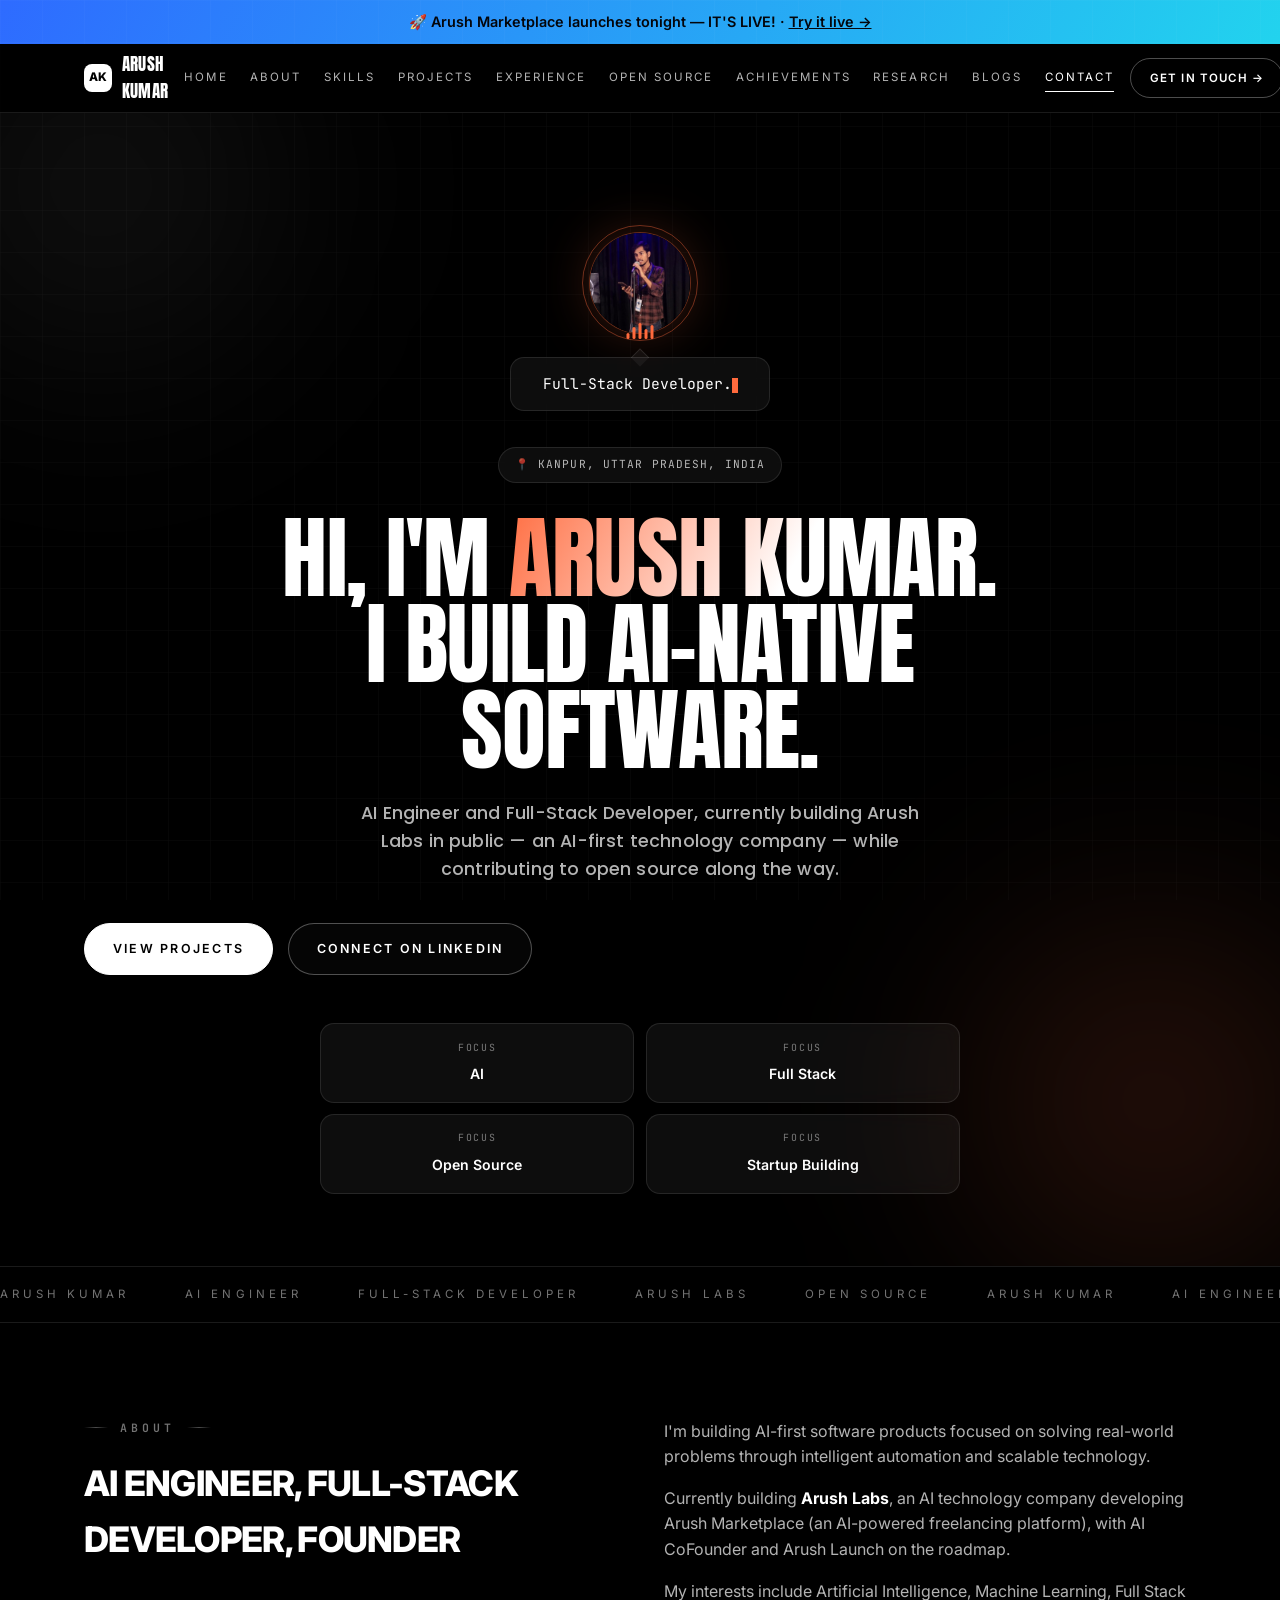
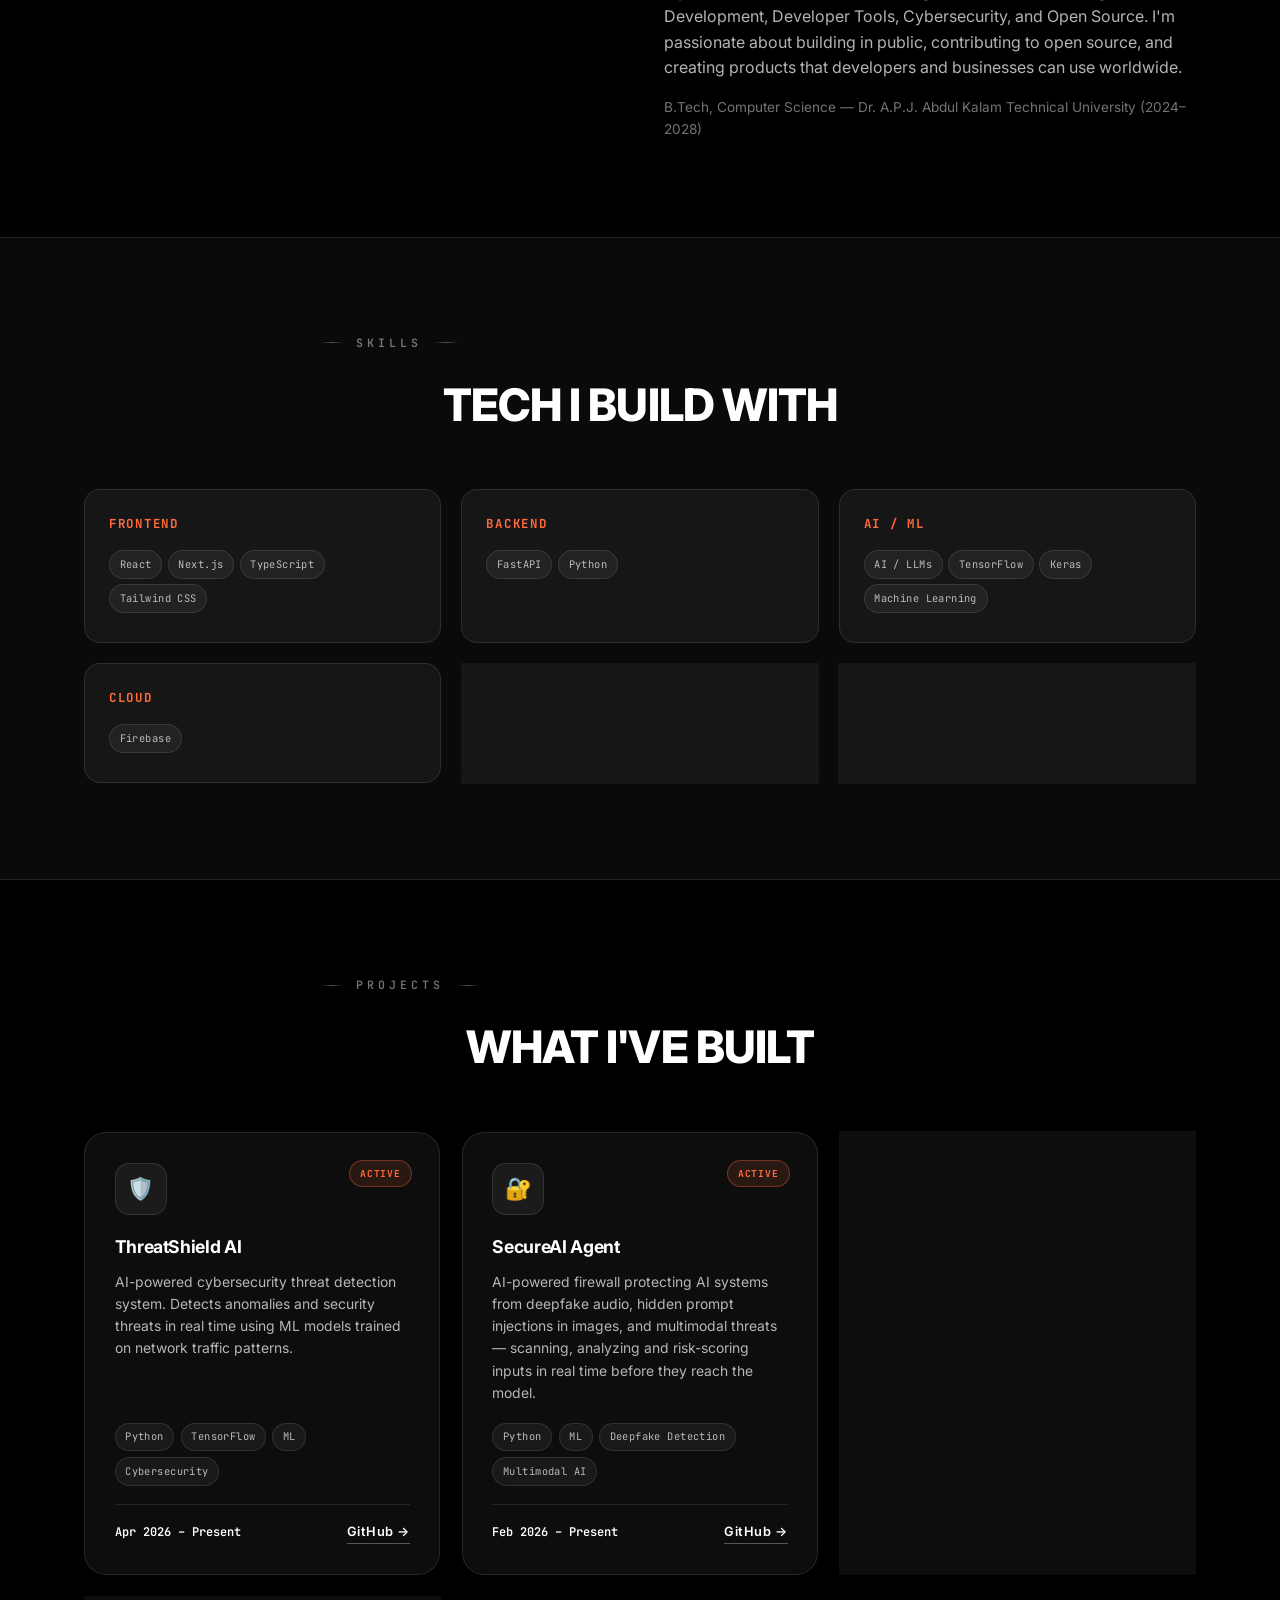
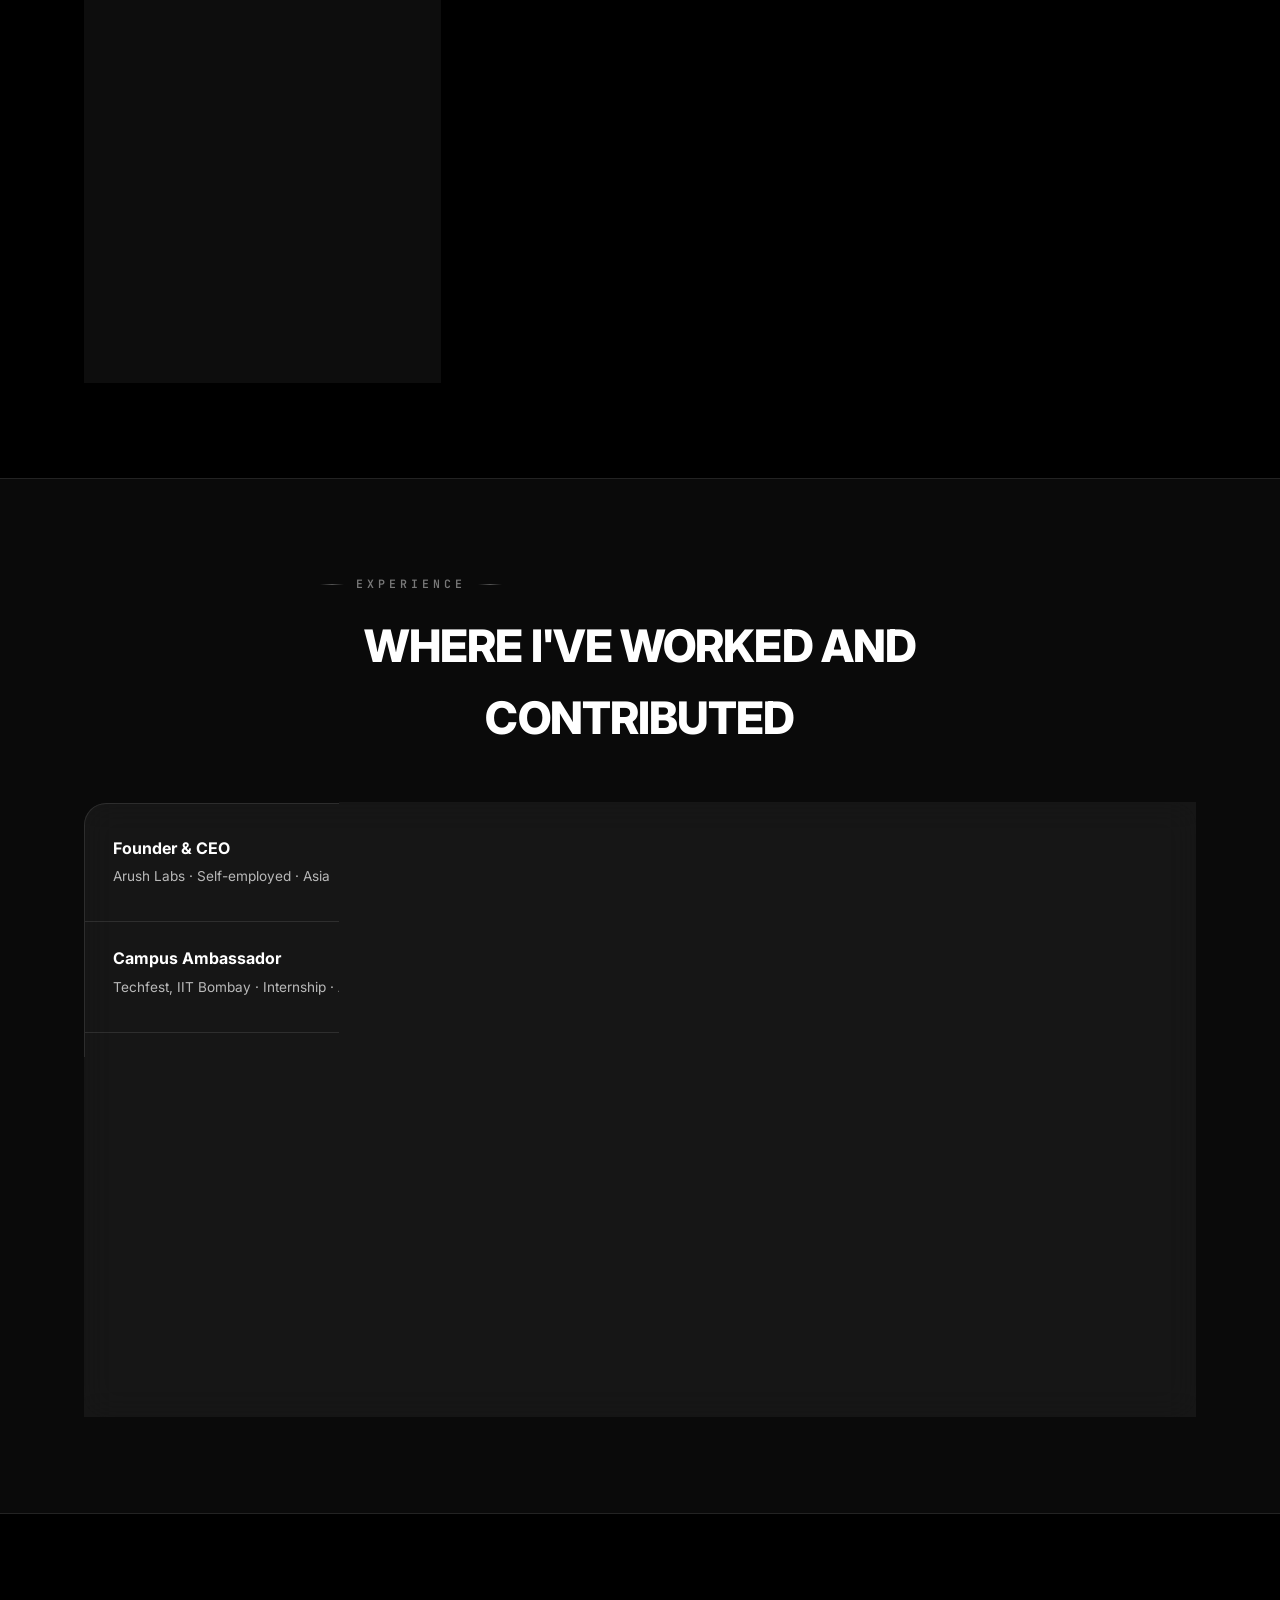
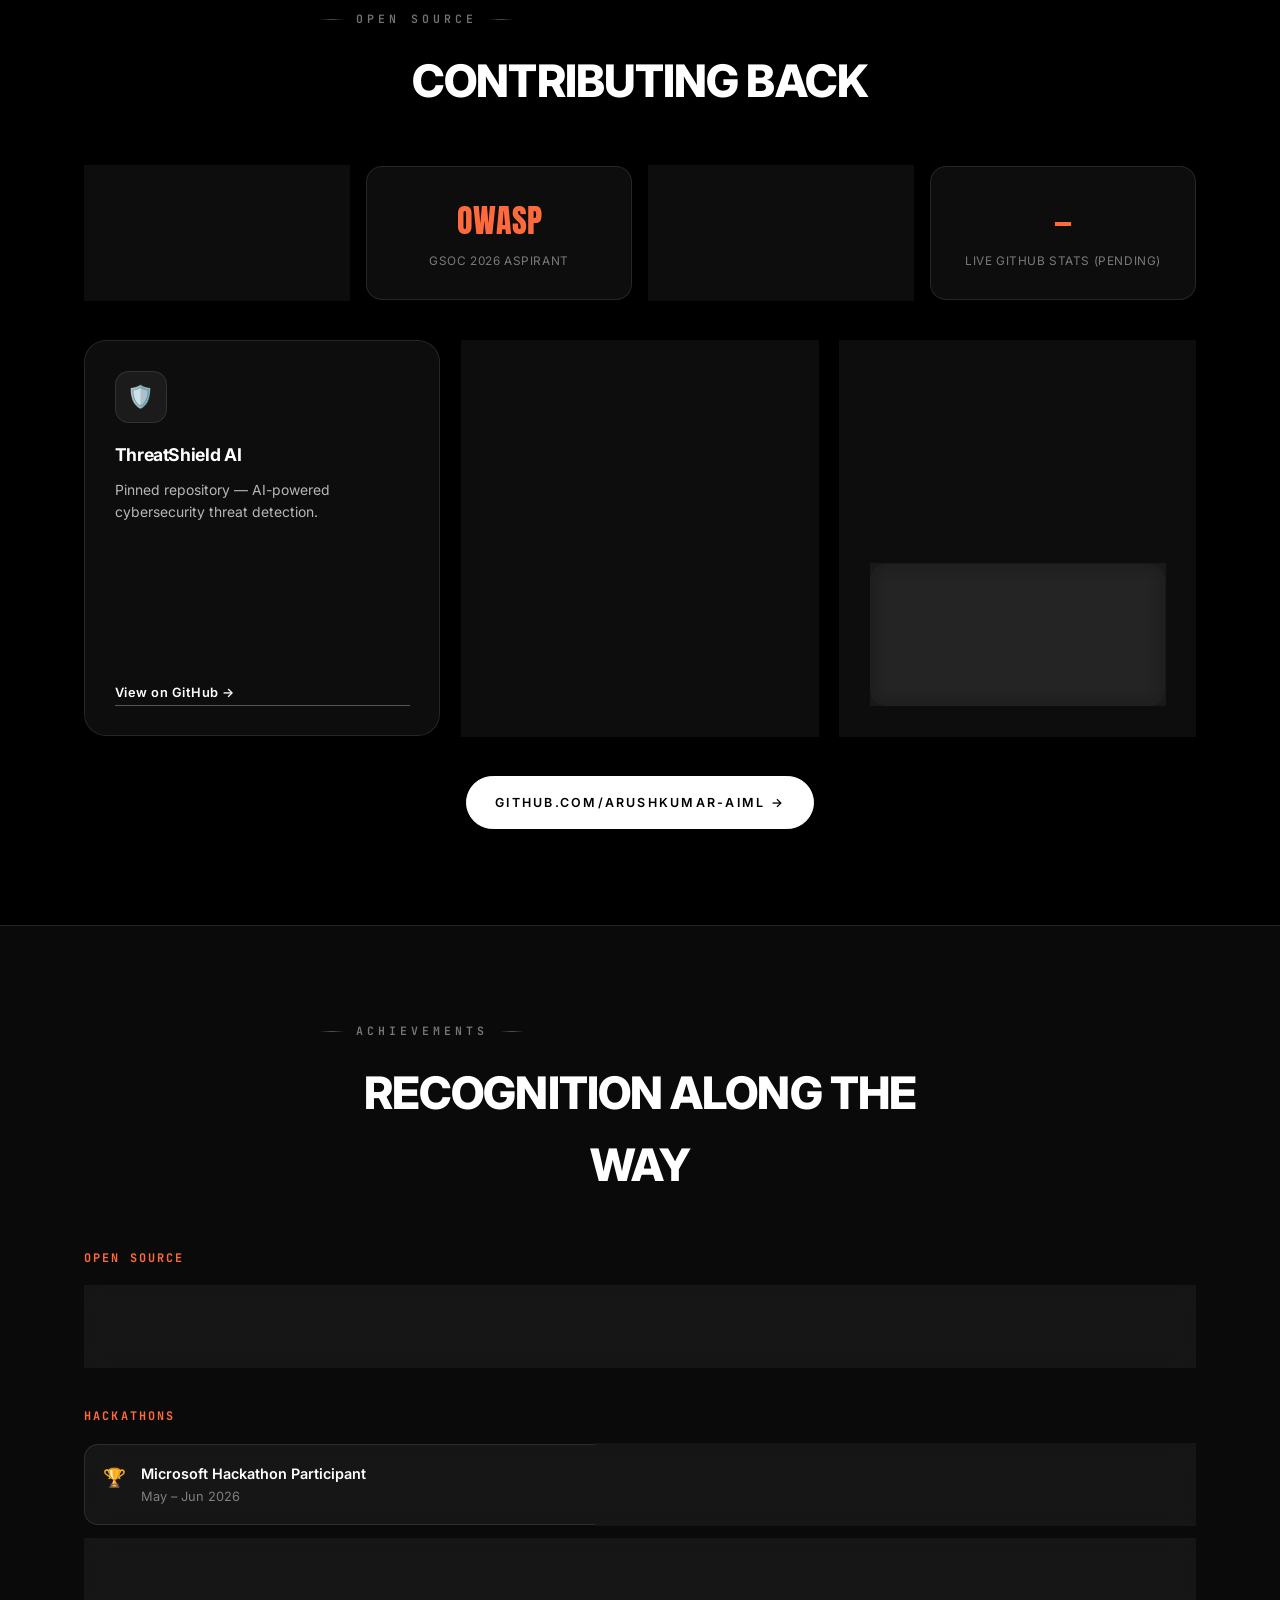
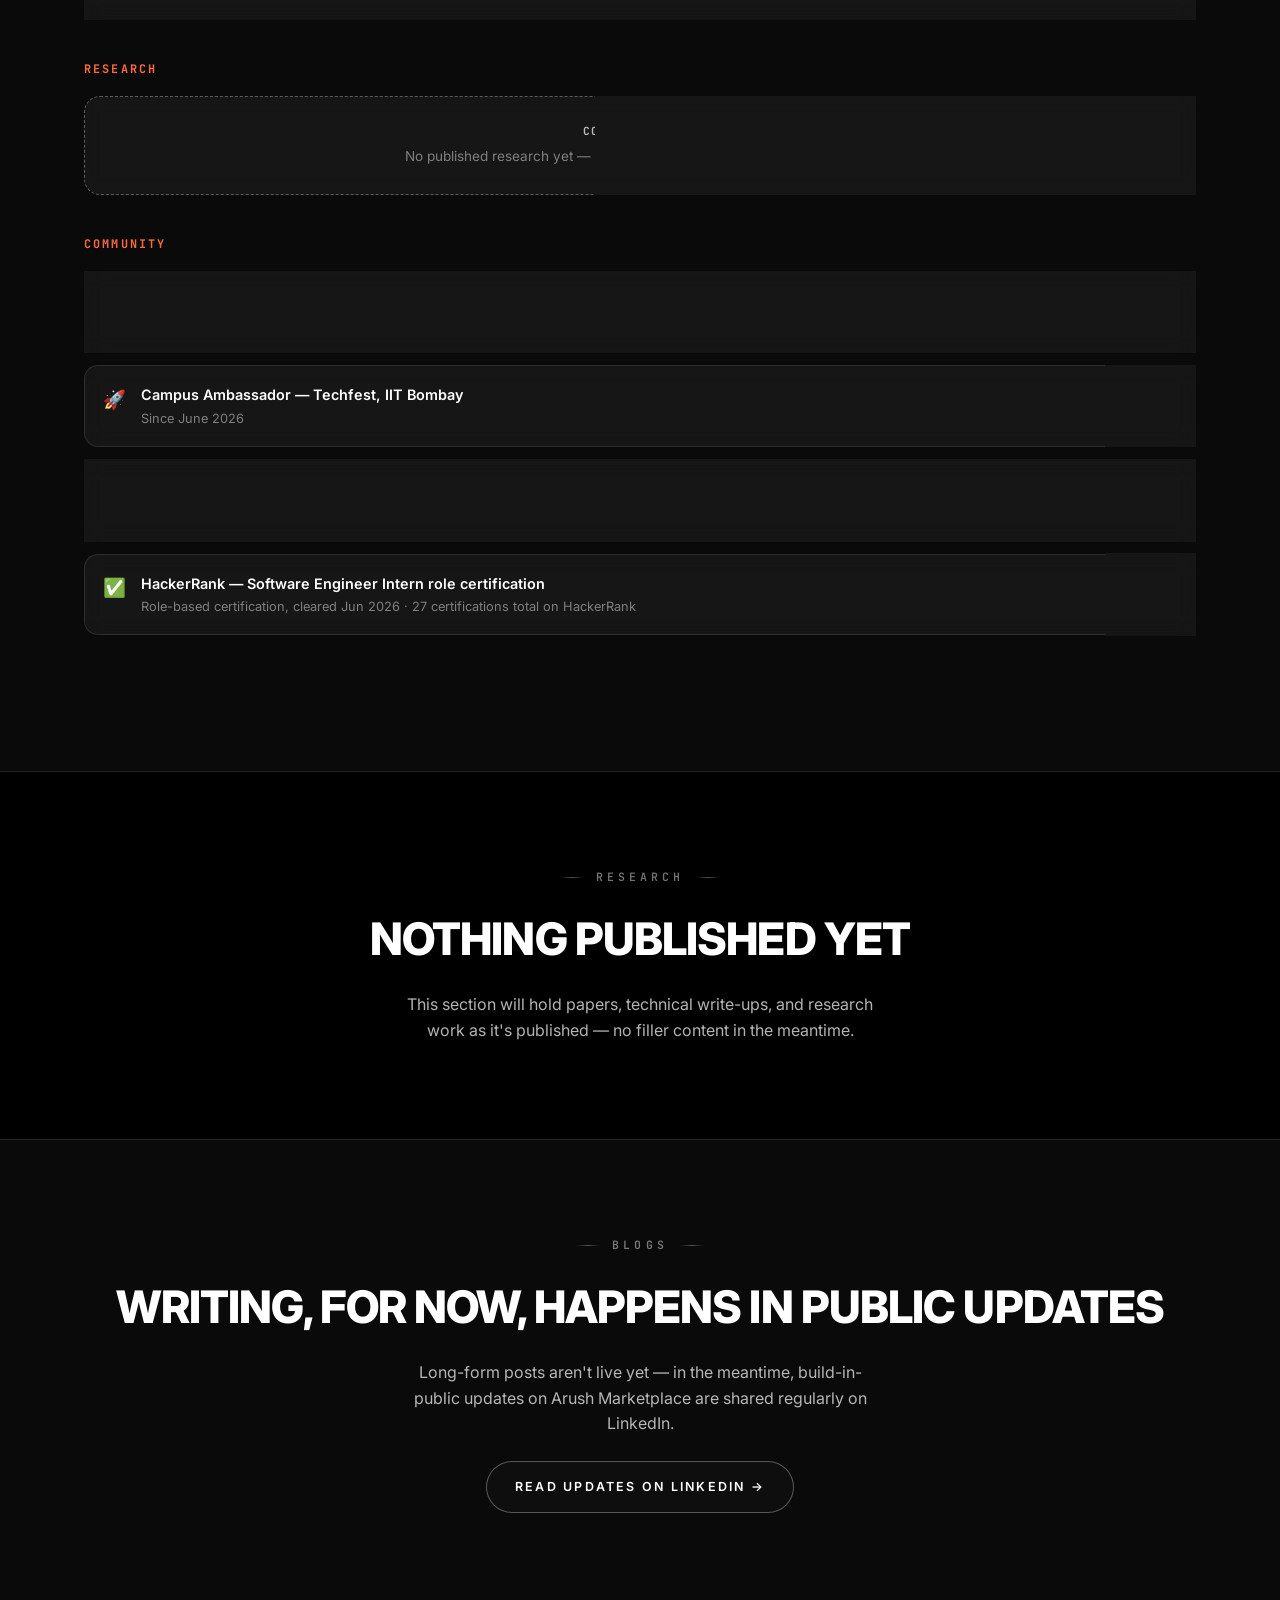
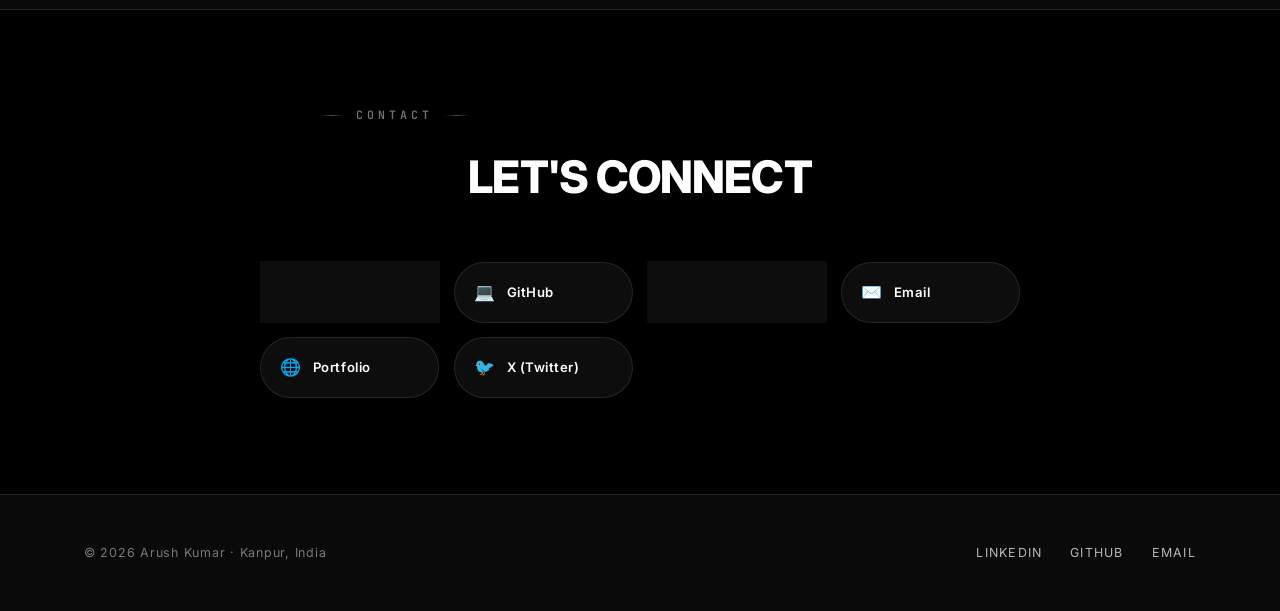
==== arush-portfolio-main/index.html @ abcbdd66 "complete" ====
<!DOCTYPE html>
<html lang="en">
<head>
<meta charset="UTF-8" />
<meta name="viewport" content="width=device-width, initial-scale=1.0" />
<title>Arush Kumar — AI Engineer & Full-Stack Developer</title>
<meta name="description" content="Arush Kumar — AI Engineer, Full-Stack Developer, Open Source Contributor, and Founder of Arush Labs. Building AI products in public from Kanpur, India." />
<link rel="canonical" href="https://arush-portfolio-sandy.vercel.app/" />
<meta name="keywords" content="Arush Kumar, AI Engineer, Full-Stack Developer, Arush Labs Founder, Kanpur developer, AI products, open source contributor" />
<meta name="author" content="Arush Kumar" />

<meta property="og:title" content="Arush Kumar — AI Engineer & Full-Stack Developer" />
<meta property="og:description" content="AI Engineer, Full-Stack Developer, Open Source Contributor, Founder of Arush Labs." />
<meta property="og:type" content="profile" />
<meta property="og:url" content="https://arush-portfolio-sandy.vercel.app/" />
<meta property="og:image" content="https://arush-portfolio-sandy.vercel.app/assets/avatar.jpg" />
<meta property="og:image:width" content="500" />
<meta property="og:image:height" content="500" />

<meta name="twitter:card" content="summary_large_image" />
<meta name="twitter:title" content="Arush Kumar — AI Engineer & Full-Stack Developer" />
<meta name="twitter:description" content="AI Engineer, Full-Stack Developer, Open Source Contributor, Founder of Arush Labs." />
<meta name="twitter:image" content="https://arush-portfolio-sandy.vercel.app/assets/avatar.jpg" />

<link rel="icon" href="assets/avatar.jpg">
<link rel="preconnect" href="https://fonts.googleapis.com">
<link rel="preconnect" href="https://fonts.gstatic.com" crossorigin>
<link rel="stylesheet" href="css/style.css">

<script type="application/ld+json">
{
  "@context": "https://schema.org",
  "@type": "Person",
  "name": "Arush Kumar",
  "url": "https://arush-portfolio-sandy.vercel.app/",
  "image": "https://arush-portfolio-sandy.vercel.app/assets/avatar.jpg",
  "jobTitle": "AI Engineer & Full-Stack Developer",
  "worksFor": {
    "@type": "Organization",
    "name": "Arush Labs",
    "url": "https://arushlabs.vercel.app"
  },
  "address": {
    "@type": "PostalAddress",
    "addressLocality": "Kanpur",
    "addressRegion": "Uttar Pradesh",
    "addressCountry": "IN"
  },
  "sameAs": [
    "https://www.linkedin.com/in/arushkumar9983",
    "https://instagram.com/arushkumar9983",
    "https://github.com/arushkumar-aiml",
    "https://x.com/arushkumar9983"
  ]
}
</script>
</head>
<body>
<div id="arush-launch-banner" style="background:linear-gradient(120deg,#2E6BFF,#22D3EE);color:#04050a;text-align:center;padding:.65rem 1rem;font-weight:600;font-size:.9rem;">
  🚀 Arush Marketplace launches tonight — <span id="alb-timer">counting down…</span> · <a href="https://arush-marketplace.vercel.app" target="_blank" rel="noopener" style="color:#04050a;text-decoration:underline;">Try it live →</a>
</div>
<script>
(function(){
  var t = new Date("2026-07-31T00:00:00+05:30").getTime();
  var el = document.getElementById("alb-timer");
  function tick(){
    var d = t - new Date().getTime();
    if(d<=0){ el.textContent = "IT'S LIVE!"; clearInterval(iv); return; }
    var h=Math.floor(d/3600000), m=Math.floor((d%3600000)/60000), s=Math.floor((d%60000)/1000);
    el.textContent = h+"h "+m+"m "+s+"s left";
  }
  tick();
  var iv=setInterval(tick,1000);
})();
</script>


<nav class="site-nav">
  <div class="wrap">
    <a href="#home" class="brand"><span class="mark">AK</span> Arush Kumar</a>
    <div class="nav-links">
      <a href="#home">Home</a>
      <a href="#about">About</a>
      <a href="#skills">Skills</a>
      <a href="#projects">Projects</a>
      <a href="#experience">Experience</a>
      <a href="#open-source">Open Source</a>
      <a href="#achievements">Achievements</a>
      <a href="#research">Research</a>
      <a href="#blogs">Blogs</a>
      <a href="#contact">Contact</a>
    </div>
    <a class="nav-cta" href="mailto:hello@arushlabs.com">Get in touch →</a>
    <button class="nav-toggle" aria-label="Toggle menu" aria-expanded="false">☰</button>
  </div>
  <div class="mobile-menu">
    <a href="#home">Home</a>
    <a href="#about">About</a>
    <a href="#skills">Skills</a>
    <a href="#projects">Projects</a>
    <a href="#experience">Experience</a>
    <a href="#open-source">Open Source</a>
    <a href="#achievements">Achievements</a>
    <a href="#research">Research</a>
    <a href="#blogs">Blogs</a>
    <a href="#contact">Contact</a>
  </div>
</nav>

<main>

<header class="hero" id="home">
  <div class="wrap hero-inner">
    <div class="avatar-wrap" data-reveal>
      <div class="avatar-orb">
        <span class="ring"></span>
        <img src="assets/avatar.jpg" alt="Arush Kumar" class="avatar-img">
        <div class="avatar-bars"><span></span><span></span><span></span><span></span><span></span></div>
      </div>
      <div class="glass speech-bubble"><span id="speech-text"><span class="cursor"></span></span></div>
    </div>

    <span class="badge-pill">📍 Kanpur, Uttar Pradesh, India</span>
    <h1>Hi, I'm <span class="accent">Arush Kumar</span>.<br>I build AI-native software.</h1>
    <p class="lede">AI Engineer and Full-Stack Developer, currently building Arush Labs in public — an AI-first technology company — while contributing to open source along the way.</p>

    <div class="cta-row center" style="margin-bottom:3rem;">
      <a class="btn btn-primary" href="#projects">View projects</a>
      <a class="btn btn-ghost" href="https://www.linkedin.com/in/arushkumar9983" target="_blank" rel="noopener">Connect on LinkedIn</a>
    </div>

    <div class="term-grid" style="max-width:640px; margin:0 auto;" data-reveal>
      <div class="term-block show"><span class="k">Focus</span><span class="v">AI</span></div>
      <div class="term-block show"><span class="k">Focus</span><span class="v">Full Stack</span></div>
      <div class="term-block show"><span class="k">Focus</span><span class="v">Open Source</span></div>
      <div class="term-block show"><span class="k">Focus</span><span class="v">Startup Building</span></div>
    </div>
  </div>
</header>

<div class="marquee-strip">
  <div class="marquee-track" id="marquee-track">
    <span>ARUSH KUMAR</span><span>AI ENGINEER</span><span>FULL-STACK DEVELOPER</span><span>ARUSH LABS</span><span>OPEN SOURCE</span>
    <span>ARUSH KUMAR</span><span>AI ENGINEER</span><span>FULL-STACK DEVELOPER</span><span>ARUSH LABS</span><span>OPEN SOURCE</span>
    <span>ARUSH KUMAR</span><span>AI ENGINEER</span><span>FULL-STACK DEVELOPER</span><span>ARUSH LABS</span><span>OPEN SOURCE</span>
  </div>
</div>

<section class="section" id="about">
  <div class="wrap">
    <div class="split" data-reveal>
      <div>
        <div class="eyebrow">About</div>
        <h2>AI Engineer, Full-Stack Developer, Founder</h2>
      </div>
      <div>
        <p style="margin-bottom:1rem;">I'm building AI-first software products focused on solving real-world problems through intelligent automation and scalable technology.</p>
        <p style="margin-bottom:1rem;">Currently building <strong style="color:var(--text);">Arush Labs</strong>, an AI technology company developing Arush Marketplace (an AI-powered freelancing platform), with AI CoFounder and Arush Launch on the roadmap.</p>
        <p style="margin-bottom:1rem;">My interests include Artificial Intelligence, Machine Learning, Full Stack Development, Developer Tools, Cybersecurity, and Open Source. I'm passionate about building in public, contributing to open source, and creating products that developers and businesses can use worldwide.</p>
        <p style="font-size:.85rem; color:var(--muted);">B.Tech, Computer Science — Dr. A.P.J. Abdul Kalam Technical University (2024–2028)</p>
      </div>
    </div>
  </div>
</section>

<section class="section section-alt" id="skills">
  <div class="wrap">
    <div class="section-head">
      <div class="eyebrow">Skills</div>
      <h2>Tech I build with</h2>
    </div>
    <div class="skill-groups" data-reveal>
      <div class="skill-group">
        <h3>Frontend</h3>
        <span class="tag">React</span><span class="tag">Next.js</span><span class="tag">TypeScript</span><span class="tag">Tailwind CSS</span>
      </div>
      <div class="skill-group">
        <h3>Backend</h3>
        <span class="tag">FastAPI</span><span class="tag">Python</span>
      </div>
      <div class="skill-group">
        <h3>AI / ML</h3>
        <span class="tag">AI / LLMs</span><span class="tag">TensorFlow</span><span class="tag">Keras</span><span class="tag">Machine Learning</span>
      </div>
      <div class="skill-group">
        <h3>Cloud</h3>
        <span class="tag">Firebase</span>
      </div>
      <div class="skill-group">
        <h3>Security</h3>
        <span class="tag">Cybersecurity</span><span class="tag">Prompt Injection Defense</span>
      </div>
      <div class="skill-group">
        <h3>Practices</h3>
        <span class="tag">Open Source</span><span class="tag">Build in Public</span>
      </div>
    </div>
  </div>
</section>

<section class="section" id="projects">
  <div class="wrap">
    <div class="section-head">
      <div class="eyebrow">Projects</div>
      <h2>What I've built</h2>
    </div>
    <div class="card-grid" data-reveal>

      <div class="p-card">
        <div class="p-status status-building">Active</div>
        <div class="p-icon">🛡️</div>
        <h3>ThreatShield AI</h3>
        <p class="desc">AI-powered cybersecurity threat detection system. Detects anomalies and security threats in real time using ML models trained on network traffic patterns.</p>
        <div class="p-meta"><span class="tag">Python</span><span class="tag">TensorFlow</span><span class="tag">ML</span><span class="tag">Cybersecurity</span></div>
        <div class="p-foot">
          <div class="p-price" style="font-size:.75rem;">Apr 2026 – Present</div>
          <a href="https://github.com/arushkumar-aiml/ThreatShield_Ai" target="_blank" rel="noopener" class="link-cta">GitHub →</a>
        </div>
      </div>

      <div class="p-card">
        <div class="p-status status-building">Active</div>
        <div class="p-icon">🔐</div>
        <h3>SecureAI Agent</h3>
        <p class="desc">AI-powered firewall protecting AI systems from deepfake audio, hidden prompt injections in images, and multimodal threats — scanning, analyzing and risk-scoring inputs in real time before they reach the model.</p>
        <div class="p-meta"><span class="tag">Python</span><span class="tag">ML</span><span class="tag">Deepfake Detection</span><span class="tag">Multimodal AI</span></div>
        <div class="p-foot">
          <div class="p-price" style="font-size:.75rem;">Feb 2026 – Present</div>
          <a href="https://github.com/arushkumar-aiml/SecureAI_Agent" target="_blank" rel="noopener" class="link-cta">GitHub →</a>
        </div>
      </div>

      <div class="p-card">
        <div class="p-status status-building">Building</div>
        <div class="p-icon">🛠️</div>
        <h3>Arush Marketplace</h3>
        <p class="desc">AI-powered freelancing platform — the first product from Arush Labs. Adeel AI turns a client's idea into a scoped brief, a full PRD, and a starter code scaffold.</p>
        <div class="p-meta"><span class="tag">React</span><span class="tag">Node.js</span><span class="tag">Stripe</span></div>
        <div class="p-foot">
          <div class="p-price" style="font-size:.75rem;">Jul 2026 – Present</div>
          <a href="https://arush-marketplace.vercel.app" target="_blank" rel="noopener" class="link-cta">Live demo →</a>
        </div>
      </div>

      <div class="p-card">
        <div class="p-status status-roadmap">Built</div>
        <div class="p-icon">🏢</div>
        <h3>OfficeOS</h3>
        <p class="desc">AI office automation system — schedules meetings via natural language, assigns and tracks tasks, drafts and sends emails, generates reports automatically, and handles HR queries and leave requests.</p>
        <div class="p-meta"><span class="tag">AI Automation</span><span class="tag">GPT-based</span></div>
        <div class="p-foot">
          <div class="p-price" style="font-size:.75rem;">Private / licensed</div>
          <a href="#contact" class="link-cta">Contact for demo →</a>
        </div>
      </div>

    </div>
  </div>
</section>

<section class="section section-alt" id="experience">
  <div class="wrap">
    <div class="section-head">
      <div class="eyebrow">Experience</div>
      <h2>Where I've worked and contributed</h2>
    </div>
    <div class="glass" style="padding:.5rem 0;" data-reveal>

      <div class="exp-item" style="border-bottom:1px solid var(--border);">
        <div class="exp-head"><span class="exp-role">Founder & CEO</span><span class="exp-date">Jul 2026 – Present · 1 mo</span></div>
        <div class="exp-org">Arush Labs · Self-employed · Asia</div>
      </div>

      <div class="exp-item" style="border-bottom:1px solid var(--border);">
        <div class="exp-head"><span class="exp-role">Campus Ambassador</span><span class="exp-date">Jun 2026 – Present · 2 mos</span></div>
        <div class="exp-org">Techfest, IIT Bombay · Internship · Asia</div>
      </div>

      <div class="exp-item" style="border-bottom:1px solid var(--border);">
        <div class="exp-head"><span class="exp-role">Microsoft Hackathon Participant</span><span class="exp-date">May 2026 – Jun 2026 · 2 mos</span></div>
        <div class="exp-org">Microsoft · Freelance · Remote</div>
      </div>

      <div class="exp-item" style="border-bottom:1px solid var(--border);">
        <div class="exp-head"><span class="exp-role">Cybersecurity Hackathon Participant</span><span class="exp-date">Apr 2026 – May 2026 · 2 mos</span></div>
        <div class="exp-org">C3iHub, IIT Kanpur · Freelance · Asia / Remote</div>
        <div class="exp-desc">Participated in the Cybersecurity Solution Track at HACK IITK 2026, a 2-day hackathon at IIT Kanpur powered by C3iHub. Built security-focused solutions under time pressure.</div>
      </div>

      <div class="exp-item">
        <div class="exp-head"><span class="exp-role">Open Source Contributor — GSoC 2026 Aspirant</span><span class="exp-date">Apr 2026 – May 2026 · 2 mos</span></div>
        <div class="exp-org">OWASP® Foundation · Freelance · Remote</div>
      </div>

    </div>
  </div>
</section>

<section class="section" id="open-source">
  <div class="wrap">
    <div class="section-head">
      <div class="eyebrow">Open Source</div>
      <h2>Contributing back</h2>
    </div>

    <div class="stat-row" data-reveal>
      <div class="stat"><div class="n">2</div><div class="l">Pinned repositories</div></div>
      <div class="stat"><div class="n">OWASP</div><div class="l">GSoC 2026 aspirant</div></div>
      <div class="stat"><div class="n">27</div><div class="l">Certifications earned</div></div>
      <div class="stat"><div class="n">—</div><div class="l">Live GitHub stats (pending)</div></div>
    </div>

    <div class="card-grid" style="margin-top:2.5rem;" data-reveal>
      <div class="p-card">
        <div class="p-icon">🛡️</div>
        <h3>ThreatShield AI</h3>
        <p class="desc">Pinned repository — AI-powered cybersecurity threat detection.</p>
        <a href="https://github.com/arushkumar-aiml/ThreatShield_Ai" target="_blank" rel="noopener" class="link-cta">View on GitHub →</a>
      </div>
      <div class="p-card">
        <div class="p-icon">🔐</div>
        <h3>SecureAI Agent</h3>
        <p class="desc">Pinned repository — AI firewall against deepfake and prompt-injection threats.</p>
        <a href="https://github.com/arushkumar-aiml/SecureAI_Agent" target="_blank" rel="noopener" class="link-cta">View on GitHub →</a>
      </div>
      <div class="p-card">
        <div class="p-icon">🦉</div>
        <h3>OWASP Foundation</h3>
        <p class="desc">GSoC 2026 aspirant — engaging with the OWASP open source community as a contributor.</p>
        <div class="needs-content"><strong>Journey in progress</strong>PR history and selection outcome not yet available — will be added once confirmed.</div>
      </div>
    </div>

    <div class="center" style="margin-top:2.5rem;">
      <a class="btn btn-primary" href="https://github.com/arushkumar-aiml" target="_blank" rel="noopener">github.com/arushkumar-aiml →</a>
    </div>
  </div>
</section>

<section class="section section-alt" id="achievements">
  <div class="wrap">
    <div class="section-head">
      <div class="eyebrow">Achievements</div>
      <h2>Recognition along the way</h2>
    </div>

    <div data-reveal>
      <div class="ach-group">
        <h3>Open Source</h3>
        <div class="ach-list">
          <div class="ach-row"><span class="ic">🦉</span><div><div class="t">GSoC 2026 Aspirant — OWASP® Foundation</div><div class="d">Open source contributor, engaging with the OWASP community</div></div></div>
        </div>
      </div>

      <div class="ach-group">
        <h3>Hackathons</h3>
        <div class="ach-list">
          <div class="ach-row"><span class="ic">🏆</span><div><div class="t">Microsoft Hackathon Participant</div><div class="d">May – Jun 2026</div></div></div>
          <div class="ach-row"><span class="ic">🔒</span><div><div class="t">HACK IITK 2026 — Cybersecurity Solution Track</div><div class="d">2-day hackathon at IIT Kanpur, powered by C3iHub</div></div></div>
        </div>
      </div>

      <div class="ach-group">
        <h3>Research</h3>
        <div class="needs-content"><strong>Content needed</strong>No published research yet — this section will update as work is published.</div>
      </div>

      <div class="ach-group">
        <h3>Community</h3>
        <div class="ach-list">
          <div class="ach-row"><span class="ic">🎓</span><div><div class="t">Campus Mantri — GeeksforGeeks, VIT Kanpur</div><div class="d">Official campus representative bridging GfG and the student community</div></div></div>
          <div class="ach-row"><span class="ic">🚀</span><div><div class="t">Campus Ambassador — Techfest, IIT Bombay</div><div class="d">Since June 2026</div></div></div>
          <div class="ach-row"><span class="ic">🌍</span><div><div class="t">100K Milestone Honor — CampusCrew</div><div class="d">Recognized as part of a 100,000+ student community across 15+ countries</div></div></div>
          <div class="ach-row"><span class="ic">✅</span><div><div class="t">HackerRank — Software Engineer Intern role certification</div><div class="d">Role-based certification, cleared Jun 2026 · 27 certifications total on HackerRank</div></div></div>
        </div>
      </div>
    </div>
  </div>
</section>

<section class="section" id="research">
  <div class="wrap center" data-reveal>
    <div class="eyebrow center">Research</div>
    <h2 style="margin-bottom:1rem;">Nothing published yet</h2>
    <p style="max-width:480px; margin:0 auto;">This section will hold papers, technical write-ups, and research work as it's published — no filler content in the meantime.</p>
  </div>
</section>

<section class="section section-alt" id="blogs">
  <div class="wrap center" data-reveal>
    <div class="eyebrow center">Blogs</div>
    <h2 style="margin-bottom:1rem;">Writing, for now, happens in public updates</h2>
    <p style="max-width:480px; margin:0 auto 1.5rem;">Long-form posts aren't live yet — in the meantime, build-in-public updates on Arush Marketplace are shared regularly on LinkedIn.</p>
    <div class="cta-row center"><a class="btn btn-ghost" href="https://www.linkedin.com/in/arushkumar9983" target="_blank" rel="noopener">Read updates on LinkedIn →</a></div>
  </div>
</section>

<section class="section" id="contact">
  <div class="wrap">
    <div class="section-head">
      <div class="eyebrow">Contact</div>
      <h2>Let's connect</h2>
    </div>
    <div class="social-grid" data-reveal style="max-width:760px; margin:0 auto;">
      <a class="social-btn" href="https://www.linkedin.com/in/arushkumar9983" target="_blank" rel="noopener"><span class="ico">💼</span> LinkedIn</a>
      <a class="social-btn" href="https://github.com/arushkumar-aiml" target="_blank" rel="noopener"><span class="ico">💻</span> GitHub</a>
      <a class="social-btn" href="https://instagram.com/arushkumar9983" target="_blank" rel="noopener"><span class="ico">📸</span> Instagram</a>
      <a class="social-btn" href="mailto:hello@arushlabs.com"><span class="ico">✉️</span> Email</a>
      <a class="social-btn" href="https://arush-marketplace-portfolio.vercel.app/" target="_blank" rel="noopener"><span class="ico">🌐</span> Portfolio</a>
      <a class="social-btn" href="https://x.com/arushkumar9983" target="_blank" rel="noopener"><span class="ico">🐦</span> X (Twitter)</a>
    </div>
  </div>
</section>

</main>

<footer>
  <div class="wrap foot-row">
    <p>© 2026 Arush Kumar · Kanpur, India</p>
    <div class="foot-links">
      <a href="https://www.linkedin.com/in/arushkumar9983" target="_blank" rel="noopener">LinkedIn</a>
      <a href="https://github.com/arushkumar-aiml" target="_blank" rel="noopener">GitHub</a>
      <a href="mailto:hello@arushlabs.com">Email</a>
    </div>
  </div>
</footer>

<script src="js/main.js"></script>
</body>
</html>
---- arush-portfolio-main/css/style.css ----
/* ============================================================
   ARUSH KUMAR — DESIGN SYSTEM
   Black / Glass / Bold Display — restyled to match the
   WEBKAIZEN reference portfolio (Anton display type,
   glassmorphic cards, marquee, pill buttons, grid overlay)
   ============================================================ */

@import url('https://fonts.googleapis.com/css2?family=Anton&family=Inter:wght@400;500;600;700;800&family=Poppins:wght@400;500;600;700&family=JetBrains+Mono:wght@400;500;600&display=swap');

:root {
  --bg: #000000;
  --bg-1: #0a0a0a;
  --bg-2: #0f0f0f;
  --bg-3: #151515;
  --glass: rgba(255, 255, 255, 0.05);
  --glass-border: rgba(255, 255, 255, 0.1);
  --border: rgba(255, 255, 255, 0.1);
  --border-strong: rgba(255, 255, 255, 0.3);

  --text: #ffffff;
  --text-2: rgba(255, 255, 255, 0.7);
  --muted: rgba(255, 255, 255, 0.45);

  --accent: #ff6a3d;
  --accent-soft: rgba(255, 106, 61, 0.14);
  --grad: linear-gradient(120deg, #ffffff 0%, #ff6a3d 100%);

  --success: #34d399;
  --success-soft: #34d39918;
  --amber: #ff6a3d;
  --amber-soft: #ff6a3d1f;
  --danger: #f87171;

  --radius-sm: 8px;
  --radius: 16px;
  --radius-lg: 22px;

  --font-display: 'Anton', 'Inter', sans-serif;
  --font-body: 'Inter', sans-serif;
  --font-shine: 'Poppins', sans-serif;
  --font-mono: 'JetBrains Mono', monospace;
}

* {
  box-sizing: border-box;
  margin: 0;
  padding: 0;
}

html {
  scroll-behavior: smooth;
}

body {
  background: var(--bg);
  color: var(--text);
  font-family: var(--font-body);
  line-height: 1.6;
  -webkit-font-smoothing: antialiased;
  overflow-x: hidden;
  position: relative;
}

body::before {
  content: "";
  position: fixed;
  inset: 0;
  z-index: 0;
  pointer-events: none;
  opacity: 0.045;
  background-image:
    linear-gradient(rgba(255, 255, 255, .5) 1px, transparent 1px),
    linear-gradient(90deg, rgba(255, 255, 255, .5) 1px, transparent 1px);
  background-size: 42px 42px;
}

main, nav.site-nav, footer {
  position: relative;
  z-index: 1;
}

a {
  color: inherit;
  text-decoration: none;
}

img {
  max-width: 100%;
  display: block;
}

ul {
  list-style: none;
}

::selection {
  background: var(--accent);
  color: #000;
}

:focus-visible {
  outline: 2px solid var(--accent);
  outline-offset: 2px;
  border-radius: 4px;
}

.wrap {
  max-width: 1160px;
  margin: 0 auto;
  padding: 0 1.5rem;
}

.section {
  padding: 6rem 0;
  position: relative;
}

.section-alt {
  background: var(--bg-1);
  border-top: 1px solid var(--border);
  border-bottom: 1px solid var(--border);
}

.center {
  text-align: center;
}

h1,
h2,
h3,
h4 {
  font-family: var(--font-body);
  font-weight: 800;
  letter-spacing: -0.02em;
  color: var(--text);
}

h2 {
  font-size: clamp(1.8rem, 4vw, 2.8rem);
  font-weight: 800;
  text-transform: uppercase;
}

h3 {
  font-size: 1.1rem;
  font-weight: 700;
}

p {
  color: var(--text-2);
}

.eyebrow {
  font-family: var(--font-mono);
  font-size: .72rem;
  font-weight: 600;
  letter-spacing: .35em;
  text-transform: uppercase;
  color: var(--muted);
  margin-bottom: 1.1rem;
  display: flex;
  align-items: center;
  gap: .75rem;
}

.eyebrow::before,
.eyebrow::after {
  content: "";
  width: 24px;
  height: 1px;
  background: linear-gradient(90deg, transparent, var(--border-strong), transparent);
}

.center .eyebrow {
  justify-content: center;
}

.section-head {
  max-width: 640px;
  margin: 0 auto 3rem;
  text-align: center;
}

.section-head p {
  margin-top: .75rem;
}

nav.site-nav {
  position: sticky;
  top: 0;
  z-index: 100;
  background: rgba(0, 0, 0, 0.55);
  backdrop-filter: blur(18px) saturate(140%);
  -webkit-backdrop-filter: blur(18px) saturate(140%);
  border-bottom: 1px solid var(--border);
}

nav.site-nav .wrap {
  display: flex;
  align-items: center;
  justify-content: space-between;
  height: 68px;
  gap: 1rem;
}

.brand {
  display: flex;
  align-items: center;
  gap: .6rem;
  font-family: var(--font-display);
  font-weight: 400;
  font-size: 1.05rem;
  letter-spacing: .02em;
  text-transform: uppercase;
}

.brand .mark {
  width: 28px;
  height: 28px;
  border-radius: 8px;
  background: var(--text);
  display: flex;
  align-items: center;
  justify-content: center;
  font-size: .74rem;
  font-weight: 800;
  font-family: var(--font-body);
  color: #000;
  flex-shrink: 0;
}

.nav-links {
  display: flex;
  gap: 1.4rem;
  font-size: .72rem;
  letter-spacing: .18em;
  text-transform: uppercase;
  color: var(--text-2);
}

.nav-links a {
  transition: color .15s;
  white-space: nowrap;
  padding: .3rem 0;
  border-bottom: 1px solid transparent;
  position: relative;
}

.nav-links a::after {
  content: "";
  position: absolute;
  left: 0;
  bottom: -1px;
  height: 1px;
  width: 0;
  background: var(--text);
  transition: width .25s;
}

.nav-links a:hover,
.nav-links a.active {
  color: var(--text);
}

.nav-links a:hover::after,
.nav-links a.active::after {
  width: 100%;
}

.nav-cta {
  font-size: .72rem;
  font-weight: 600;
  letter-spacing: .1em;
  text-transform: uppercase;
  color: var(--text);
  border: 1px solid var(--border-strong);
  padding: .6rem 1.15rem;
  border-radius: 99px;
  white-space: nowrap;
  flex-shrink: 0;
  transition: background .2s, color .2s;
}

.nav-cta:hover {
  background: var(--text);
  color: #000;
}

.nav-toggle {
  display: none;
  background: none;
  border: 1px solid var(--border);
  color: var(--text);
  width: 40px;
  height: 40px;
  border-radius: 99px;
  font-size: 1rem;
  flex-shrink: 0;
}

@media (max-width:1180px) {
  .nav-links {
    display: none;
  }

  .nav-toggle {
    display: block;
  }
}

.mobile-menu {
  display: none;
  flex-direction: column;
  gap: .2rem;
  padding: .5rem 1.5rem 1.25rem;
  border-bottom: 1px solid var(--border);
  background: rgba(0, 0, 0, 0.97);
}

.mobile-menu.open {
  display: flex;
}

.mobile-menu a {
  padding: .7rem 0;
  font-size: .85rem;
  letter-spacing: .1em;
  text-transform: uppercase;
  color: var(--text-2);
  border-bottom: 1px solid var(--border);
}

.mobile-menu a:last-child {
  border-bottom: none;
}

.btn {
  font-size: .78rem;
  font-weight: 600;
  letter-spacing: .18em;
  text-transform: uppercase;
  padding: .95rem 1.75rem;
  border-radius: 99px;
  display: inline-flex;
  align-items: center;
  gap: .5rem;
  transition: transform .2s, box-shadow .2s, border-color .2s, background .2s, color .2s;
}

.btn:hover {
  transform: translateY(-2px);
}

.btn-primary {
  background: var(--text);
  color: #000;
  border: 1px solid var(--text);
}

.btn-primary:hover {
  background: var(--accent);
  border-color: var(--accent);
  color: #000;
  box-shadow: 0 8px 30px -8px rgba(255, 106, 61, .55);
}

.btn-ghost {
  border: 1px solid var(--border-strong);
  color: var(--text);
  background: rgba(255, 255, 255, .02);
}

.btn-ghost:hover {
  background: var(--text);
  color: #000;
}

.cta-row {
  display: flex;
  gap: .9rem;
  flex-wrap: wrap;
}

.center .cta-row {
  justify-content: center;
}

.glass {
  background: var(--glass);
  border: 1px solid var(--glass-border);
  backdrop-filter: blur(16px);
  -webkit-backdrop-filter: blur(16px);
  border-radius: var(--radius-lg);
}

.hero {
  position: relative;
  overflow: hidden;
  padding: 7.5rem 0 0;
  text-align: center;
}

.hero::before,
.hero::after {
  content: "";
  position: absolute;
  width: 560px;
  height: 560px;
  border-radius: 50%;
  filter: blur(90px);
  pointer-events: none;
  z-index: 0;
}

.hero::before {
  top: -18%;
  left: -14%;
  background: radial-gradient(circle, rgba(255, 255, 255, .08) 0%, transparent 70%);
}

.hero::after {
  bottom: -10%;
  right: -12%;
  background: radial-gradient(circle, rgba(255, 106, 61, .18) 0%, transparent 70%);
}

.hero-inner {
  position: relative;
  z-index: 1;
  padding-bottom: 4.5rem;
}

.hero .badge-pill {
  display: inline-flex;
  align-items: center;
  gap: .5rem;
  font-family: var(--font-mono);
  font-size: .7rem;
  letter-spacing: .1em;
  text-transform: uppercase;
  color: var(--text-2);
  background: var(--glass);
  border: 1px solid var(--border);
  padding: .5rem 1rem;
  border-radius: 99px;
  margin-bottom: 2rem;
  backdrop-filter: blur(10px);
}

.hero h1 {
  font-family: var(--font-display);
  text-transform: uppercase;
  font-weight: 400;
  font-size: clamp(2.6rem, 8vw, 5.6rem);
  line-height: .96;
  letter-spacing: -0.01em;
  max-width: 920px;
  margin: 0 auto 1.6rem;
}

.hero h1 .accent {
  background: linear-gradient(120deg, var(--accent) 0%, #fff 60%);
  -webkit-background-clip: text;
  -webkit-text-fill-color: transparent;
  background-clip: text;
}

.hero p.lede {
  font-family: var(--font-shine);
  font-weight: 500;
  color: var(--text-2);
  font-size: 1.1rem;
  max-width: 560px;
  margin: 0 auto 2.5rem;
  letter-spacing: .01em;
}

.marquee-strip {
  background: var(--bg);
  border-top: 1px solid var(--border);
  border-bottom: 1px solid var(--border);
  padding: 1.15rem 0;
  overflow: hidden;
  position: relative;
  z-index: 1;
}

.marquee-track {
  display: flex;
  align-items: center;
  gap: 3.5rem;
  width: max-content;
  animation: marquee 16s linear infinite;
}

.marquee-track span {
  font-size: .72rem;
  letter-spacing: .35em;
  text-transform: uppercase;
  color: var(--muted);
  white-space: nowrap;
}

@keyframes marquee {
  0% {
    transform: translateX(0);
  }

  100% {
    transform: translateX(-33.333%);
  }
}

@media (prefers-reduced-motion: reduce) {
  .marquee-track {
    animation: none;
  }
}

.term {
  max-width: 640px;
  margin: 0 auto;
  text-align: left;
  border-radius: 16px;
  overflow: hidden;
  border: 1px solid var(--border-strong);
  box-shadow: 0 30px 60px -30px rgba(0, 0, 0, .8);
}

.term-bar {
  background: var(--bg-2);
  padding: .65rem 1rem;
  display: flex;
  align-items: center;
  gap: .5rem;
  border-bottom: 1px solid var(--border);
}

.term-dot {
  width: 9px;
  height: 9px;
  border-radius: 50%;
  background: #333;
}

.term-title {
  margin-left: .5rem;
  font-family: var(--font-mono);
  font-size: .7rem;
  color: var(--muted);
}

.term-body {
  padding: 1.5rem;
}

.term-line {
  font-family: var(--font-mono);
  font-size: .85rem;
  color: #eee;
  min-height: 1.4em;
  margin-bottom: 1.1rem;
}

.term-line .cursor {
  display: inline-block;
  width: 7px;
  height: 1em;
  background: var(--accent);
  vertical-align: middle;
  animation: blink 1s step-end infinite;
}

@keyframes blink {
  50% {
    opacity: 0;
  }
}

.term-grid {
  display: grid;
  grid-template-columns: 1fr 1fr;
  gap: .7rem;
}

.term-block {
  border: 1px solid var(--border);
  border-radius: 14px;
  padding: .95rem 1.05rem;
  background: var(--glass);
  backdrop-filter: blur(10px);
  opacity: 0;
  transform: translateY(6px);
  transition: opacity .5s, transform .5s, border-color .2s;
}

.term-block.show {
  opacity: 1;
  transform: translateY(0);
}

.term-block:hover {
  border-color: var(--border-strong);
}

.term-block .k {
  font-family: var(--font-mono);
  font-size: .62rem;
  color: var(--muted);
  text-transform: uppercase;
  letter-spacing: .18em;
  display: block;
  margin-bottom: .35rem;
}

.term-block .v {
  font-size: .88rem;
  color: var(--text);
  font-weight: 600;
}

.stat-row {
  display: grid;
  grid-template-columns: repeat(4, 1fr);
  gap: 1rem;
  margin-top: 3rem;
}

@media (max-width:820px) {
  .stat-row {
    grid-template-columns: 1fr 1fr;
  }
}

.stat {
  text-align: center;
  padding: 1.75rem 1rem;
  border: 1px solid var(--border);
  border-radius: var(--radius);
  background: var(--glass);
  backdrop-filter: blur(10px);
  transition: border-color .2s, transform .2s;
}

.stat:hover {
  border-color: var(--border-strong);
  transform: translateY(-3px);
}

.stat .n {
  font-family: var(--font-display);
  font-size: 2rem;
  font-weight: 400;
  color: var(--accent);
}

.stat .l {
  font-size: .74rem;
  letter-spacing: .05em;
  color: var(--muted);
  margin-top: .4rem;
  text-transform: uppercase;
}

.card-grid {
  display: grid;
  grid-template-columns: repeat(3, 1fr);
  gap: 1.35rem;
}

@media (max-width:920px) {
  .card-grid {
    grid-template-columns: 1fr 1fr;
  }
}

@media (max-width:640px) {
  .card-grid {
    grid-template-columns: 1fr;
  }
}

.p-card {
  background: var(--glass);
  border: 1px solid var(--border);
  border-radius: var(--radius-lg);
  padding: 1.85rem;
  display: flex;
  flex-direction: column;
  position: relative;
  backdrop-filter: blur(12px);
  -webkit-backdrop-filter: blur(12px);
  transition: border-color .25s, transform .25s, box-shadow .25s;
}

.p-card:hover {
  border-color: var(--border-strong);
  transform: translateY(-4px);
  box-shadow: 0 20px 40px -20px rgba(0, 0, 0, .6);
}

.p-icon {
  width: 52px;
  height: 52px;
  border-radius: 14px;
  background: rgba(255, 255, 255, .06);
  border: 1px solid var(--border);
  display: flex;
  align-items: center;
  justify-content: center;
  font-size: 1.35rem;
  margin-bottom: 1.15rem;
}

.p-status {
  position: absolute;
  top: 1.7rem;
  right: 1.7rem;
  font-family: var(--font-mono);
  font-size: .6rem;
  font-weight: 700;
  padding: .3rem .65rem;
  border-radius: 99px;
  text-transform: uppercase;
  letter-spacing: .08em;
  border: 1px solid transparent;
}

.status-live {
  background: var(--success-soft);
  color: var(--success);
  border-color: #34d39933;
}

.status-building {
  background: var(--amber-soft);
  color: var(--accent);
  border-color: rgba(255, 106, 61, .35);
}

.status-roadmap {
  background: var(--bg-3);
  color: var(--muted);
  border-color: var(--border);
}

.status-soon {
  background: var(--amber-soft);
  color: var(--accent);
  border-color: rgba(255, 106, 61, .35);
}

.p-card h3 {
  padding-right: 5.5rem;
  margin-bottom: .6rem;
  text-transform: none;
}

.p-card p.desc {
  font-size: .87rem;
  color: var(--text-2);
  flex: 1;
  margin-bottom: 1.15rem;
}

.p-meta {
  display: flex;
  flex-wrap: wrap;
  gap: .4rem;
  margin-bottom: 1.15rem;
}

.tag {
  font-family: var(--font-mono);
  font-size: .65rem;
  letter-spacing: .04em;
  color: var(--text-2);
  background: rgba(255, 255, 255, .05);
  border: 1px solid var(--border);
  padding: .3rem .6rem;
  border-radius: 99px;
}

.p-foot {
  display: flex;
  align-items: center;
  justify-content: space-between;
  gap: .75rem;
  padding-top: 1.05rem;
  border-top: 1px solid var(--border);
}

.p-price {
  font-family: var(--font-mono);
  font-size: .82rem;
  font-weight: 600;
  color: var(--text);
}

.p-price .u {
  font-size: .68rem;
  color: var(--muted);
  font-weight: 400;
}

.link-cta {
  font-size: .8rem;
  font-weight: 600;
  letter-spacing: .04em;
  color: var(--text);
  border-bottom: 1px solid var(--border-strong);
  padding-bottom: 1px;
  transition: color .2s, border-color .2s;
}

.link-cta:hover {
  color: var(--accent);
  border-color: var(--accent);
}

.needs-content {
  border: 1px dashed var(--border-strong);
  border-radius: var(--radius);
  padding: 1.6rem;
  text-align: center;
  color: var(--muted);
  font-size: .85rem;
  background: var(--glass);
  backdrop-filter: blur(10px);
}

.needs-content strong {
  color: var(--text-2);
  display: block;
  margin-bottom: .35rem;
  font-family: var(--font-mono);
  font-size: .7rem;
  letter-spacing: .1em;
  text-transform: uppercase;
}

.timeline {
  position: relative;
  padding-left: 2rem;
  border-left: 1px solid var(--border);
  display: flex;
  flex-direction: column;
  gap: 2rem;
}

.t-item {
  position: relative;
}

.t-item::before {
  content: "";
  position: absolute;
  left: -2.42rem;
  top: .2rem;
  width: 11px;
  height: 11px;
  border-radius: 50%;
  background: var(--accent);
  box-shadow: 0 0 0 4px var(--bg);
}

.t-item .t-date {
  font-family: var(--font-mono);
  font-size: .7rem;
  color: var(--accent);
  margin-bottom: .35rem;
}

.t-item h3 {
  font-size: .98rem;
  margin-bottom: .3rem;
  text-transform: none;
}

.t-item p {
  font-size: .85rem;
}

.social-grid {
  display: grid;
  grid-template-columns: repeat(4, 1fr);
  gap: .9rem;
}

@media (max-width:820px) {
  .social-grid {
    grid-template-columns: 1fr 1fr;
  }
}

.social-btn {
  display: flex;
  align-items: center;
  gap: .7rem;
  background: var(--glass);
  border: 1px solid var(--border);
  border-radius: 99px;
  padding: 1rem 1.2rem;
  font-size: .82rem;
  font-weight: 600;
  letter-spacing: .04em;
  backdrop-filter: blur(10px);
  transition: border-color .2s, transform .2s, background .2s;
}

.social-btn:hover {
  border-color: var(--border-strong);
  background: rgba(255, 255, 255, .08);
  transform: translateY(-3px);
}

.social-btn .ico {
  font-size: 1.05rem;
}

footer {
  border-top: 1px solid var(--border);
  padding: 3rem 0;
  background: var(--bg-1);
}

.foot-row {
  display: flex;
  justify-content: space-between;
  align-items: center;
  flex-wrap: wrap;
  gap: 1rem;
}

.foot-row p {
  color: var(--muted);
  font-size: .78rem;
  letter-spacing: .06em;
}

.foot-links {
  display: flex;
  gap: 1.75rem;
  font-size: .78rem;
  letter-spacing: .1em;
  text-transform: uppercase;
  color: var(--text-2);
  flex-wrap: wrap;
}

.foot-links a:hover {
  color: var(--accent);
}

.split {
  display: grid;
  grid-template-columns: 1fr 1fr;
  gap: 3rem;
  align-items: start;
}

@media (max-width:820px) {
  .split {
    grid-template-columns: 1fr;
  }
}

.split h2 {
  font-size: clamp(1.6rem, 3.4vw, 2.2rem);
  margin-bottom: .9rem;
}

[data-reveal] {
  opacity: 0;
  transform: translateY(18px);
  transition: opacity .6s ease, transform .6s ease;
}

[data-reveal].in {
  opacity: 1;
  transform: translateY(0);
}

@media (prefers-reduced-motion: reduce) {
  * {
    animation: none !important;
    transition: none !important;
  }

  [data-reveal] {
    opacity: 1;
    transform: none;
  }
}

.page-hero {
  padding: 4.5rem 0 3rem;
  border-bottom: 1px solid var(--border);
  background: var(--bg-1);
  position: relative;
  overflow: hidden;
}

.page-hero::before {
  content: "";
  position: absolute;
  top: -40%;
  right: -10%;
  width: 480px;
  height: 480px;
  background: radial-gradient(circle, rgba(255, 106, 61, .16) 0%, transparent 70%);
  filter: blur(70px);
}

.page-hero h1 {
  font-family: var(--font-display);
  text-transform: uppercase;
  font-size: clamp(2.1rem, 5vw, 3.2rem);
  max-width: 640px;
}

.page-hero p {
  max-width: 560px;
  margin-top: .9rem;
  font-size: 1rem;
}

.avatar-wrap {
  display: flex;
  flex-direction: column;
  align-items: center;
  gap: 1.5rem;
  margin-bottom: 2.25rem;
}

.avatar-orb {
  position: relative;
  width: 100px;
  height: 100px;
  border-radius: 50%;
  background: linear-gradient(140deg, #1a1a1a, #000);
  display: flex;
  align-items: center;
  justify-content: center;
  box-shadow: 0 0 0 1px rgba(255, 106, 61, .35), 0 0 60px -10px rgba(255, 106, 61, .4);
}

.avatar-orb .initials {
  font-family: var(--font-display);
  font-weight: 400;
  font-size: 1.7rem;
  color: var(--text);
  text-transform: uppercase;
}

.avatar-orb .avatar-img {
  width: 100%;
  height: 100%;
  border-radius: 50%;
  object-fit: cover;
}

.avatar-orb .ring {
  position: absolute;
  inset: -8px;
  border-radius: 50%;
  border: 1.5px solid rgba(255, 106, 61, .4);
  animation: pulse-ring 2.2s ease-out infinite;
}

@keyframes pulse-ring {
  0% {
    transform: scale(.92);
    opacity: .9;
  }

  70% {
    transform: scale(1.18);
    opacity: 0;
  }

  100% {
    opacity: 0;
  }
}

.avatar-orb.talking {
  box-shadow: 0 0 0 1px rgba(255, 106, 61, .6), 0 0 80px -6px rgba(255, 106, 61, .65);
}

.avatar-bars {
  display: flex;
  align-items: flex-end;
  gap: 3px;
  height: 16px;
  position: absolute;
  bottom: -6px;
  left: 50%;
  transform: translateX(-50%);
}

.avatar-bars span {
  width: 3px;
  background: var(--accent);
  border-radius: 2px;
  animation: talk-bar 1.1s ease-in-out infinite;
}

.avatar-bars span:nth-child(1) {
  height: 6px;
  animation-delay: 0s;
}

.avatar-bars span:nth-child(2) {
  height: 12px;
  animation-delay: .15s;
}

.avatar-bars span:nth-child(3) {
  height: 16px;
  animation-delay: .3s;
}

.avatar-bars span:nth-child(4) {
  height: 10px;
  animation-delay: .45s;
}

.avatar-bars span:nth-child(5) {
  height: 14px;
  animation-delay: .6s;
}

@keyframes talk-bar {

  0%,
  100% {
    transform: scaleY(.4);
  }

  50% {
    transform: scaleY(1);
  }
}

.speech-bubble {
  position: relative;
  padding: .9rem 1.4rem;
  border-radius: 14px;
  font-family: var(--font-mono);
  font-size: .92rem;
  color: var(--text);
  min-height: 1.6em;
  min-width: 260px;
  text-align: center;
}

.speech-bubble::before {
  content: "";
  position: absolute;
  top: -7px;
  left: 50%;
  transform: translateX(-50%) rotate(45deg);
  width: 12px;
  height: 12px;
  background: var(--glass);
  border-left: 1px solid var(--glass-border);
  border-top: 1px solid var(--glass-border);
}

.speech-bubble .cursor {
  display: inline-block;
  width: 6px;
  height: 1em;
  background: var(--accent);
  vertical-align: middle;
  animation: blink 1s step-end infinite;
}

.exp-item {
  position: relative;
  padding: 1.5rem 1.75rem;
}

.exp-head {
  display: flex;
  justify-content: space-between;
  align-items: baseline;
  flex-wrap: wrap;
  gap: .5rem;
  margin-bottom: .3rem;
}

.exp-role {
  font-weight: 700;
  color: var(--text);
  font-size: 1rem;
}

.exp-date {
  font-family: var(--font-mono);
  font-size: .7rem;
  color: var(--accent);
  white-space: nowrap;
}

.exp-org {
  font-size: .85rem;
  color: var(--text-2);
  margin-bottom: .6rem;
}

.exp-desc {
  font-size: .85rem;
  color: var(--muted);
}

.ach-group {
  margin-bottom: 2.5rem;
}

.ach-group h3 {
  font-family: var(--font-mono);
  font-size: .74rem;
  text-transform: uppercase;
  letter-spacing: .18em;
  color: var(--accent);
  margin-bottom: 1.1rem;
}

.ach-list {
  display: flex;
  flex-direction: column;
  gap: .8rem;
}

.ach-row {
  display: flex;
  align-items: flex-start;
  gap: .9rem;
  padding: 1.05rem 1.15rem;
  background: var(--glass);
  border: 1px solid var(--border);
  border-radius: 14px;
  backdrop-filter: blur(10px);
  transition: border-color .2s;
}

.ach-row:hover {
  border-color: var(--border-strong);
}

.ach-row .ic {
  font-size: 1.15rem;
  flex-shrink: 0;
  margin-top: .1rem;
}

.ach-row .t {
  font-weight: 600;
  font-size: .9rem;
  color: var(--text);
}

.ach-row .d {
  font-size: .8rem;
  color: var(--muted);
  margin-top: .15rem;
}

.skill-groups {
  display: grid;
  grid-template-columns: repeat(3, 1fr);
  gap: 1.25rem;
}

@media (max-width:820px) {
  .skill-groups {
    grid-template-columns: 1fr 1fr;
  }
}

@media (max-width:560px) {
  .skill-groups {
    grid-template-columns: 1fr;
  }
}

.skill-group {
  background: var(--glass);
  border: 1px solid var(--border);
  border-radius: var(--radius);
  padding: 1.5rem;
  backdrop-filter: blur(10px);
  transition: border-color .2s, transform .2s;
}

.skill-group:hover {
  border-color: var(--border-strong);
  transform: translateY(-3px);
}

.skill-group h3 {
  font-size: .78rem;
  color: var(--accent);
  font-family: var(--font-mono);
  text-transform: uppercase;
  letter-spacing: .14em;
  margin-bottom: 1rem;
}

.skill-group .tag {
  margin: 0 .35rem .35rem 0;
  display: inline-block;
}

.contact-grid {
  display: grid;
  grid-template-columns: 1.1fr .9fr;
  gap: 2.5rem;
}

@media (max-width:860px) {
  .contact-grid {
    grid-template-columns: 1fr;
  }
}

.contact-card {
  padding: 2rem;
}

.contact-row {
  display: flex;
  align-items: center;
  gap: .9rem;
  padding: 1rem 0;
  border-bottom: 1px solid var(--border);
}

.contact-row:last-child {
  border-bottom: none;
}

.contact-row .ic {
  width: 40px;
  height: 40px;
  border-radius: 12px;
  background: var(--bg-3);
  display: flex;
  align-items: center;
  justify-content: center;
  flex-shrink: 0;
}

.contact-row .lbl {
  font-size: .7rem;
  color: var(--muted);
  text-transform: uppercase;
  letter-spacing: .12em;
  font-family: var(--font-mono);
}

.contact-row .val {
  font-size: .92rem;
  font-weight: 600;
  color: var(--text);
}
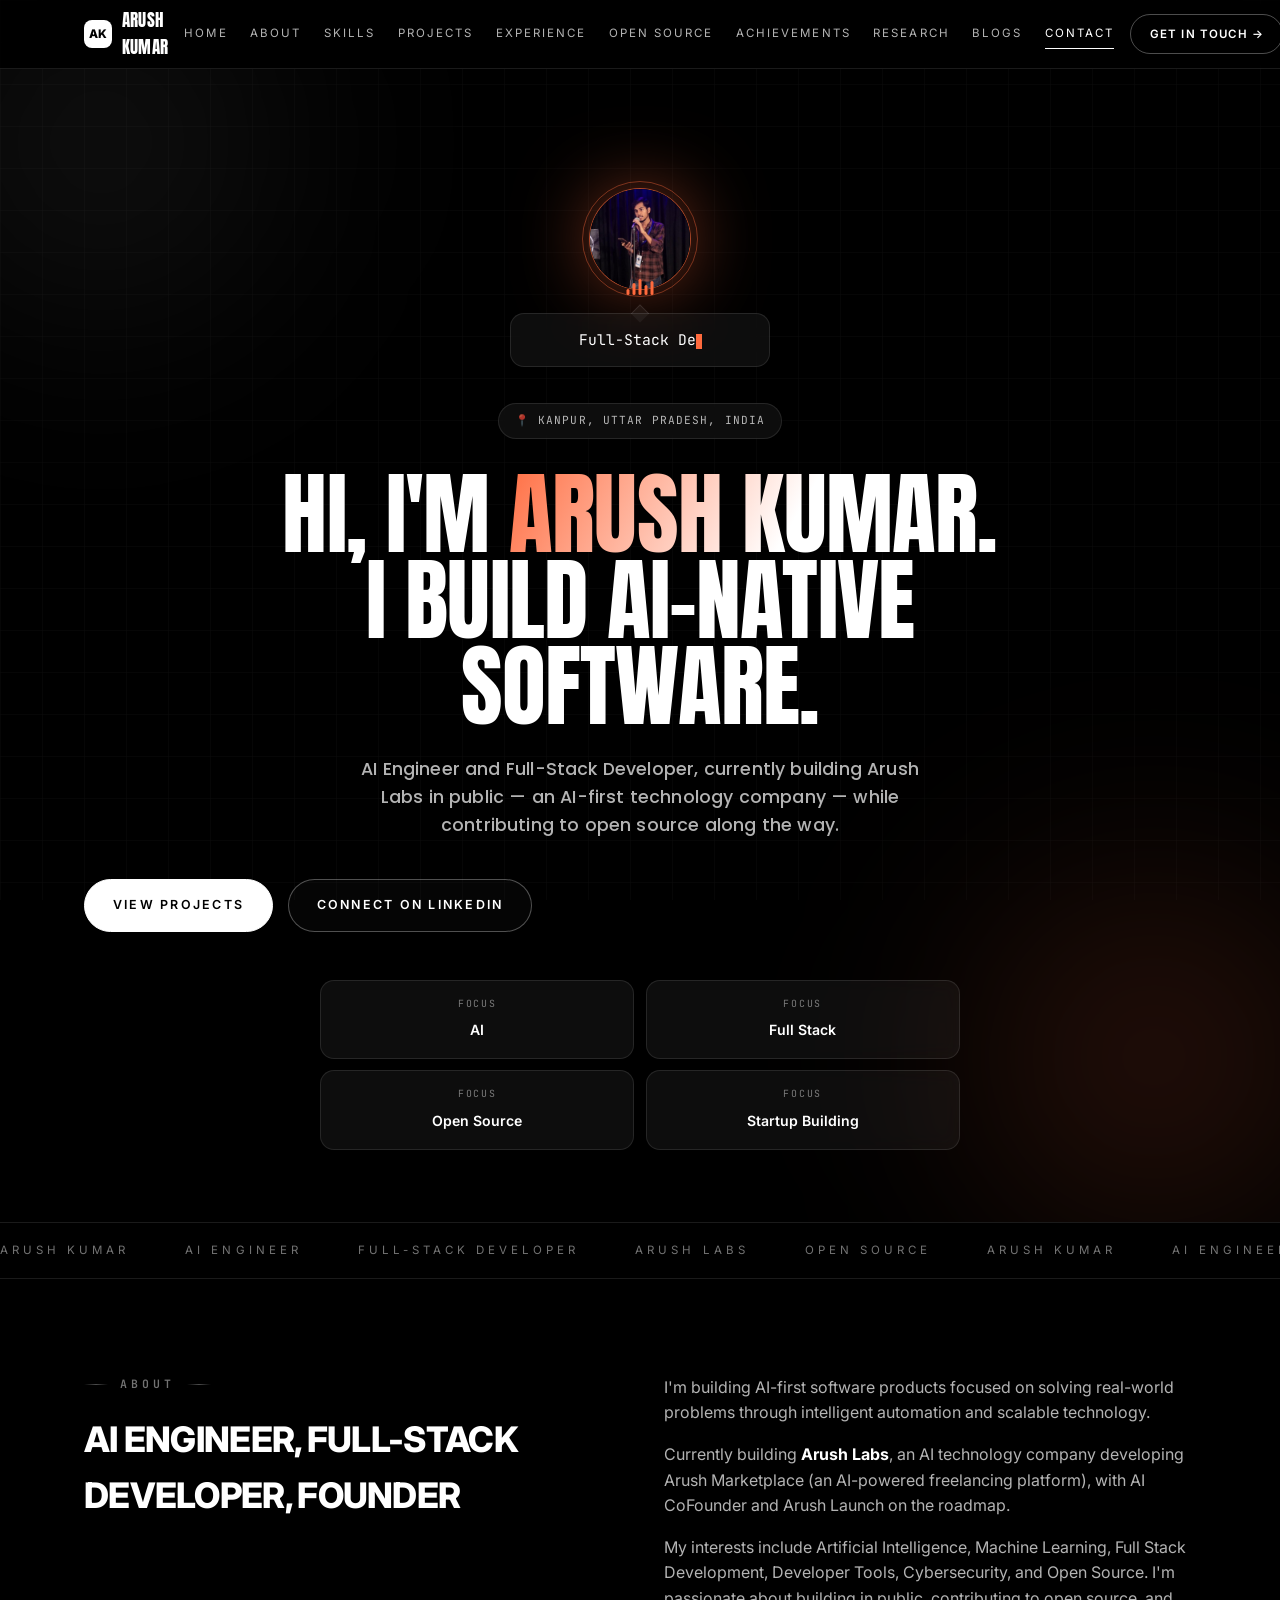
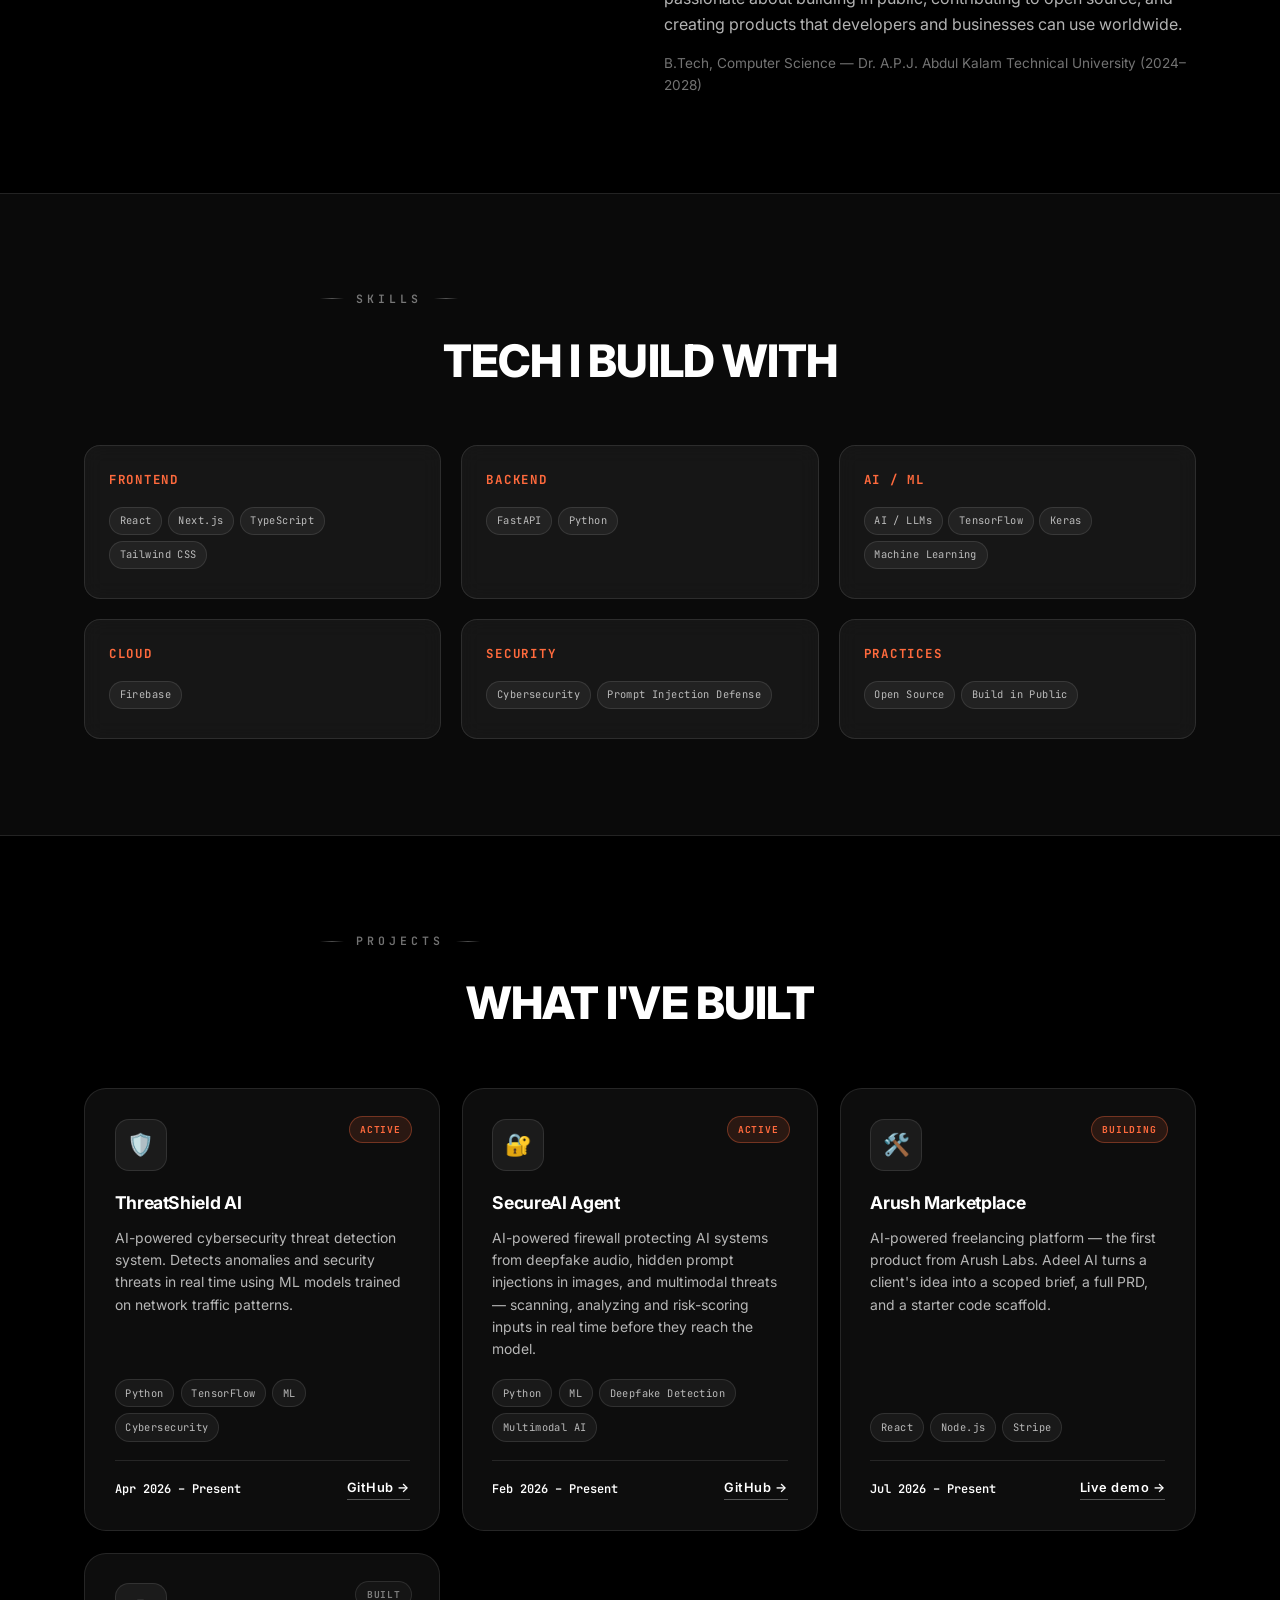
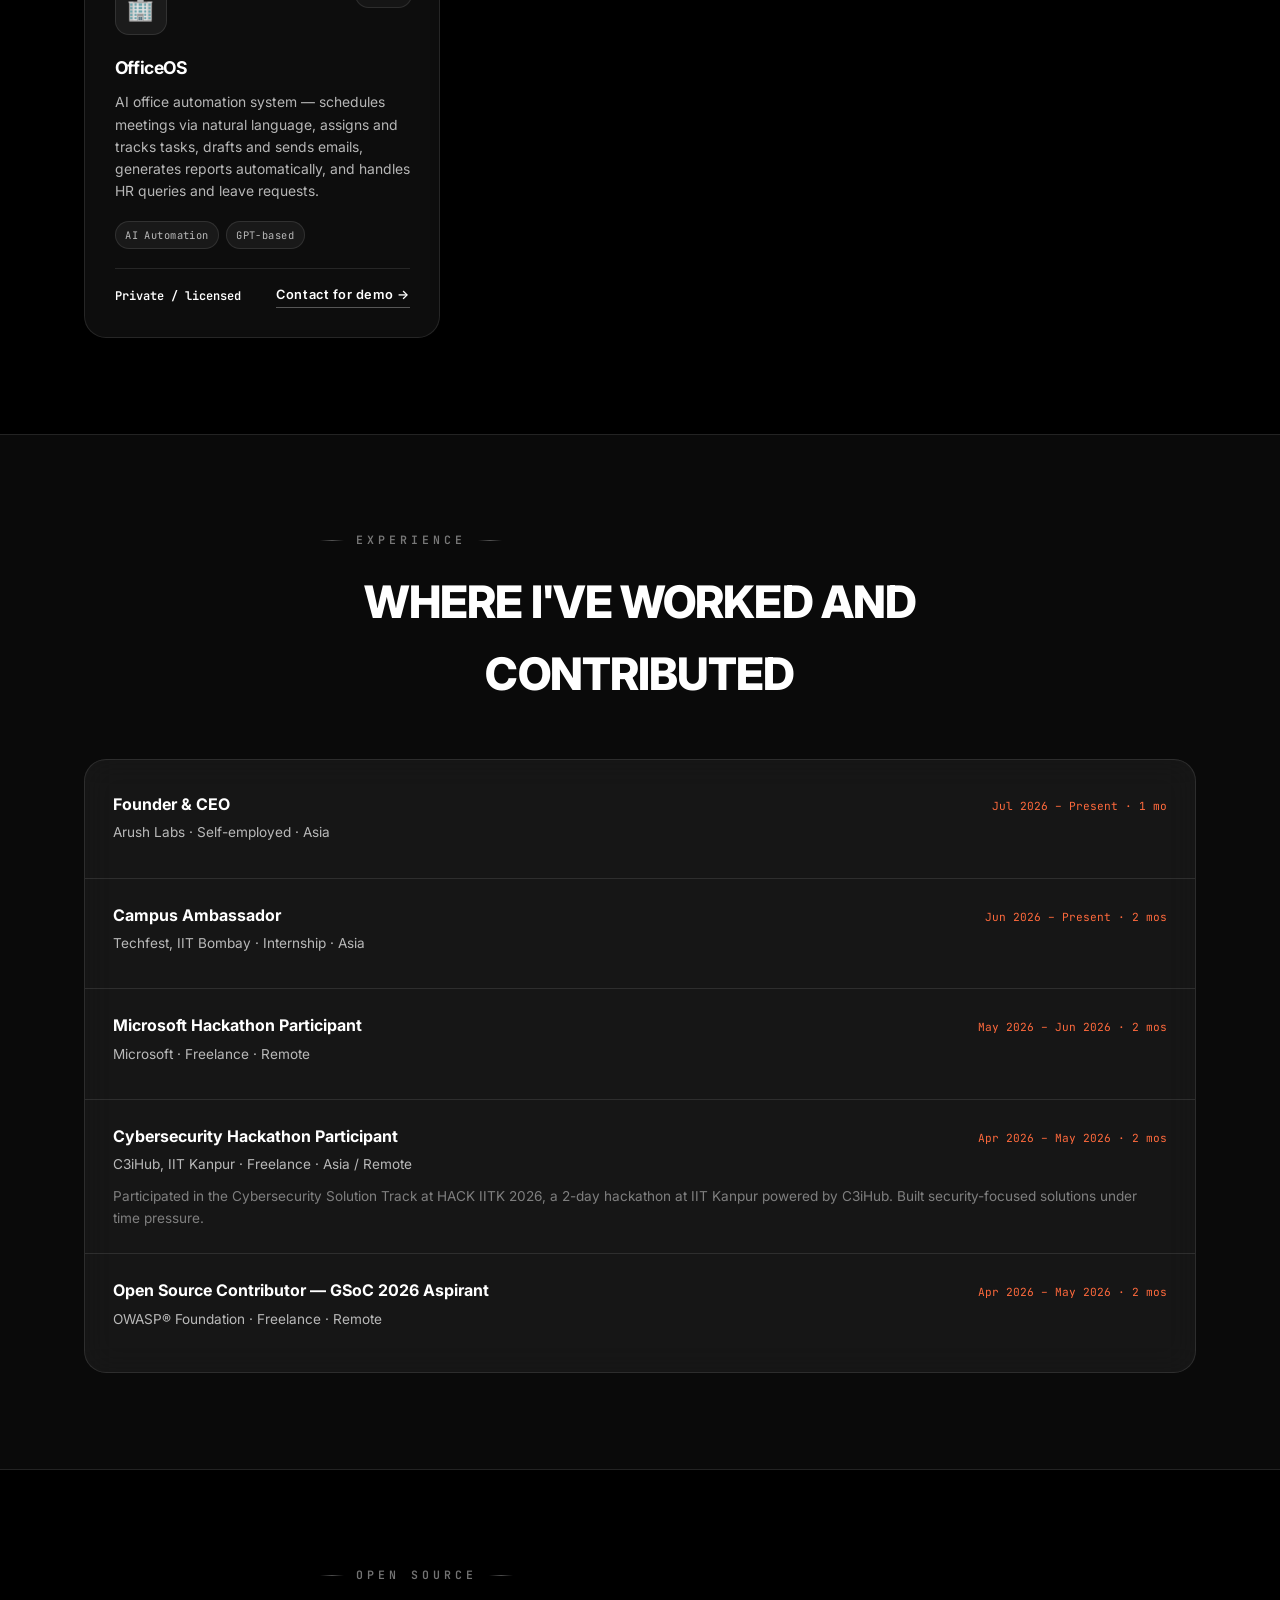
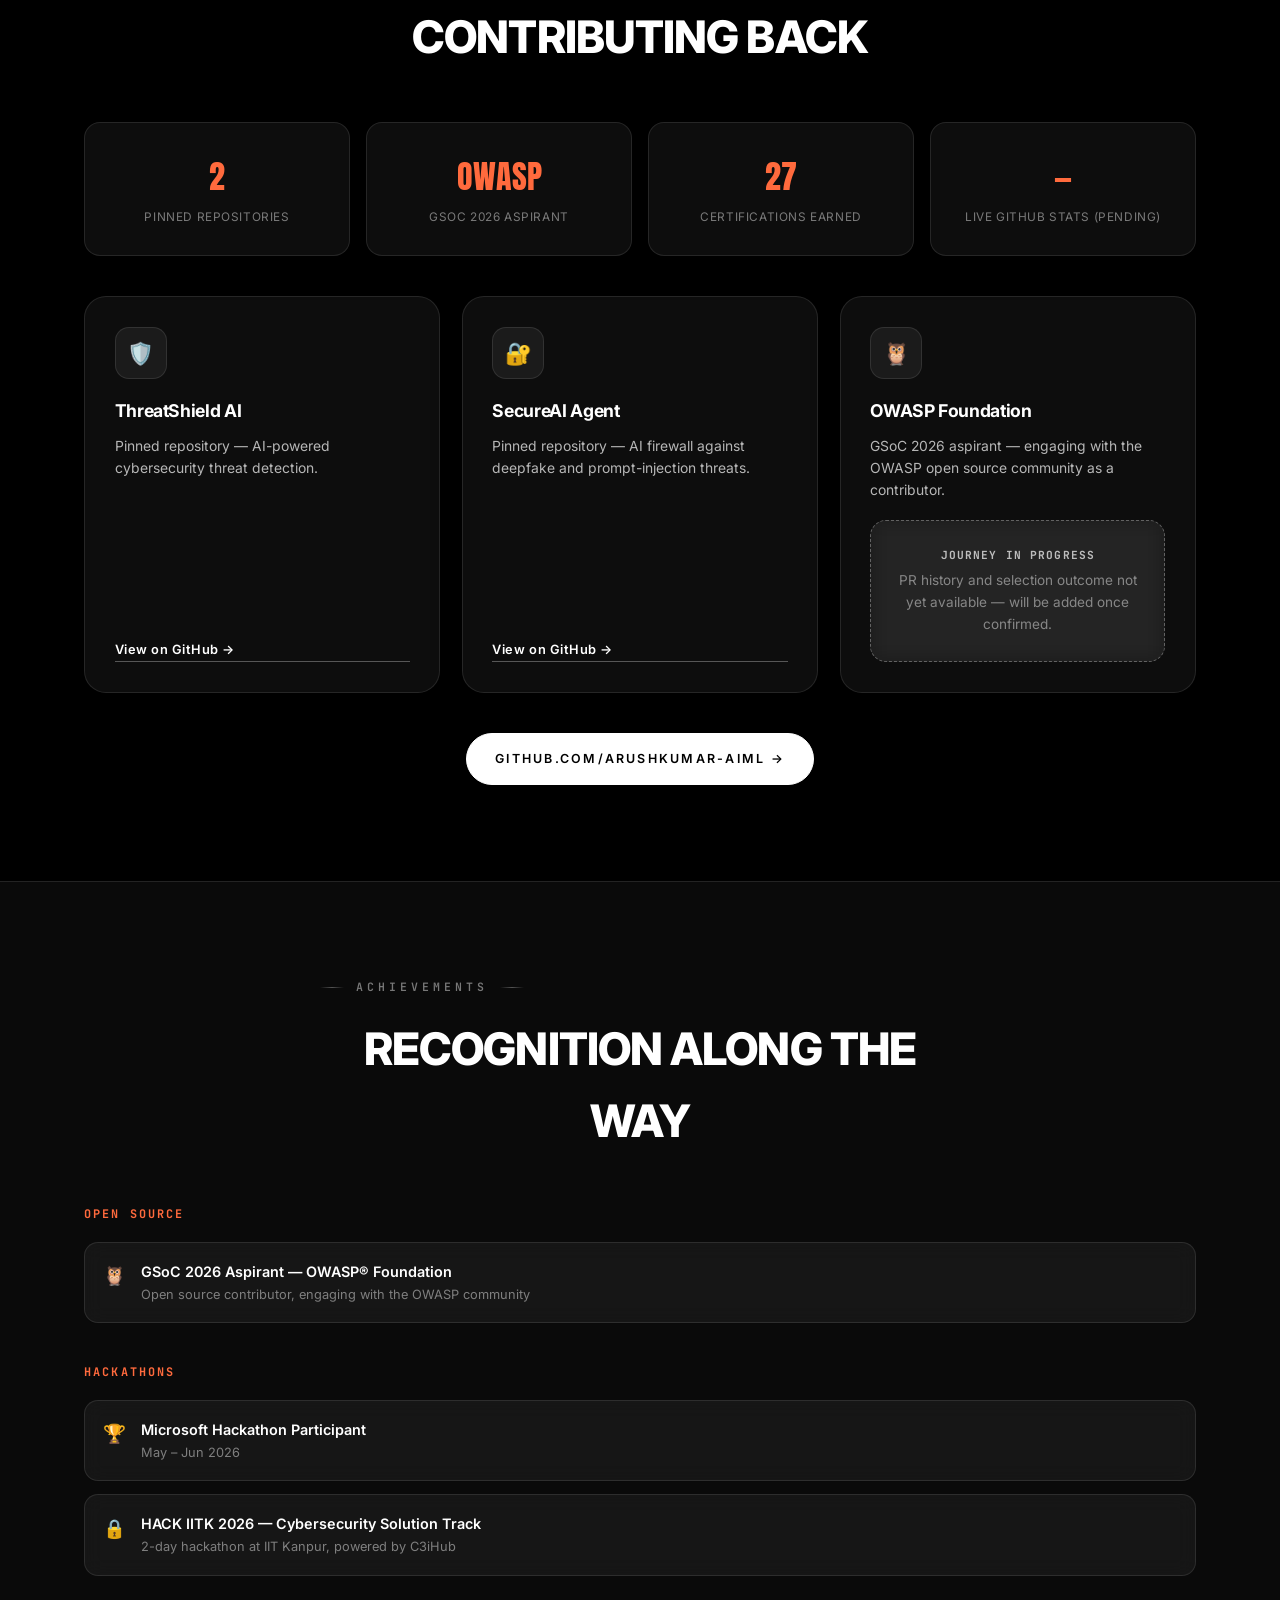
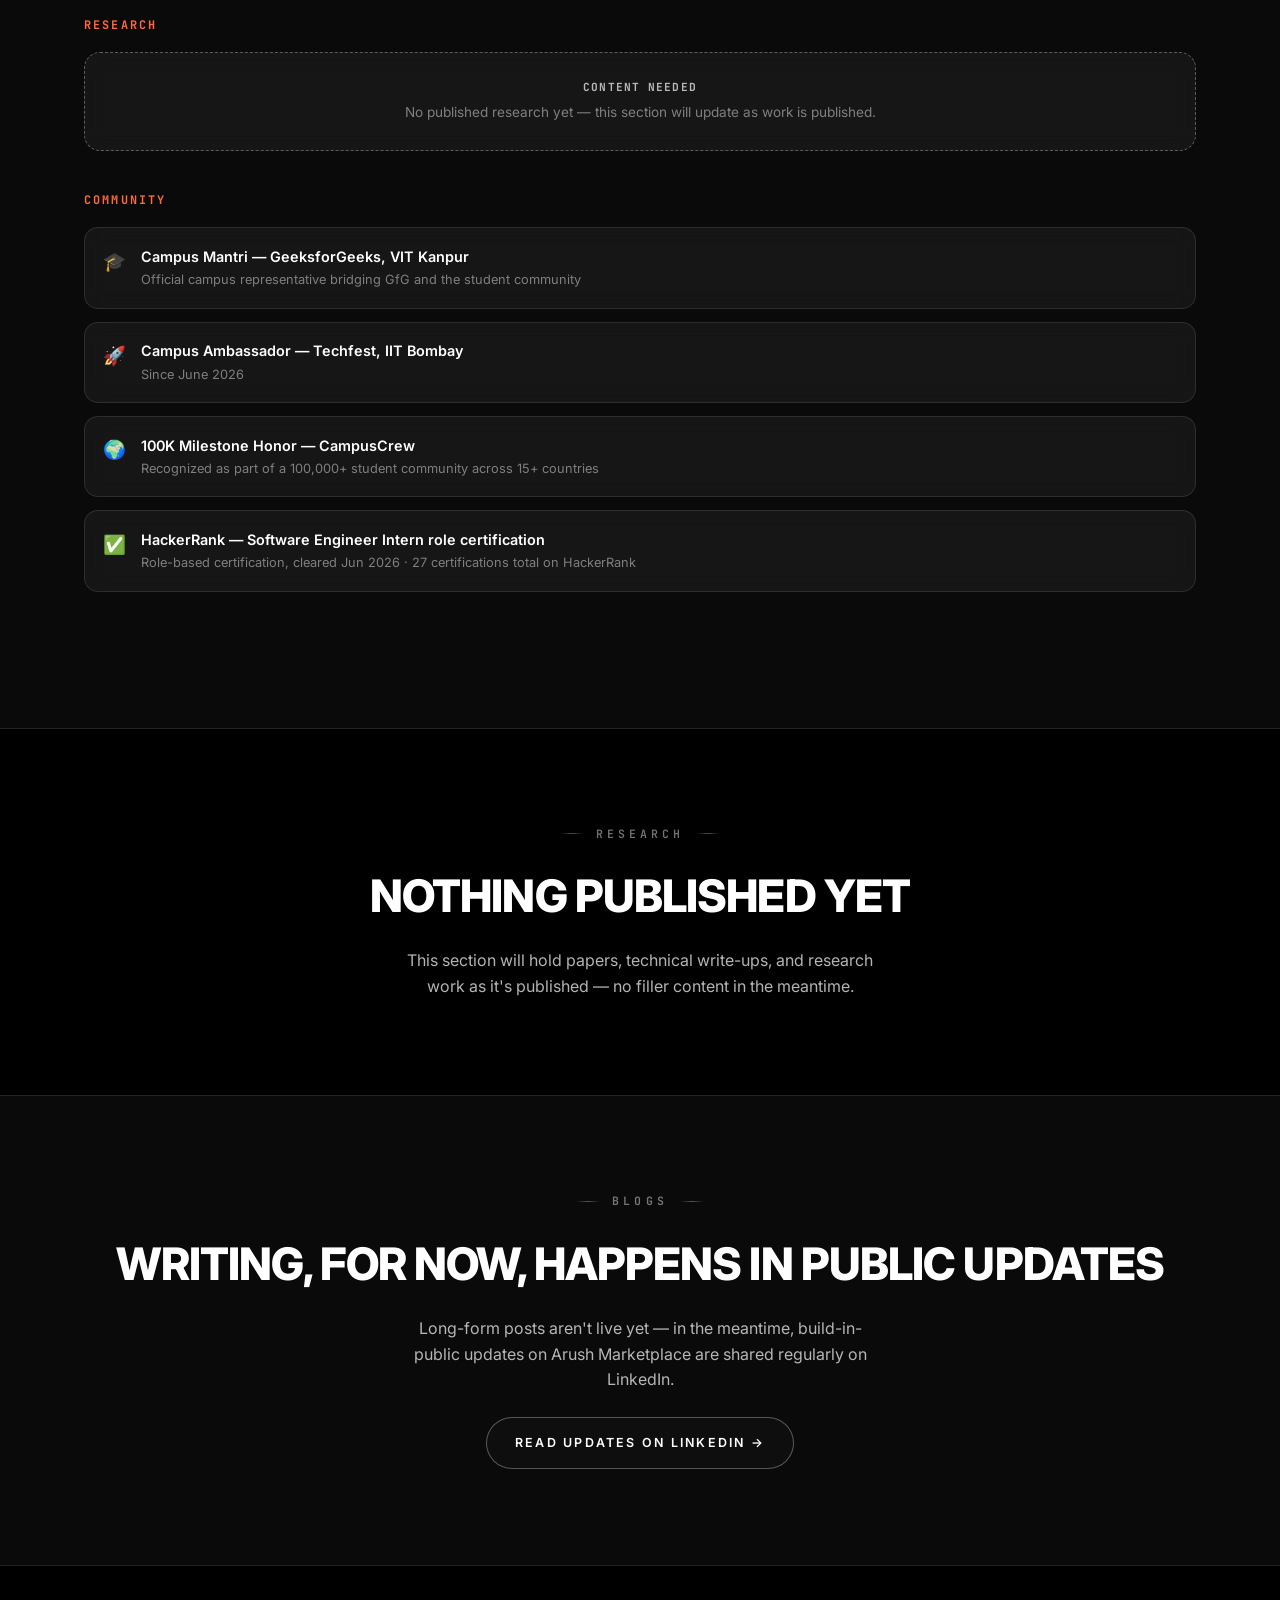
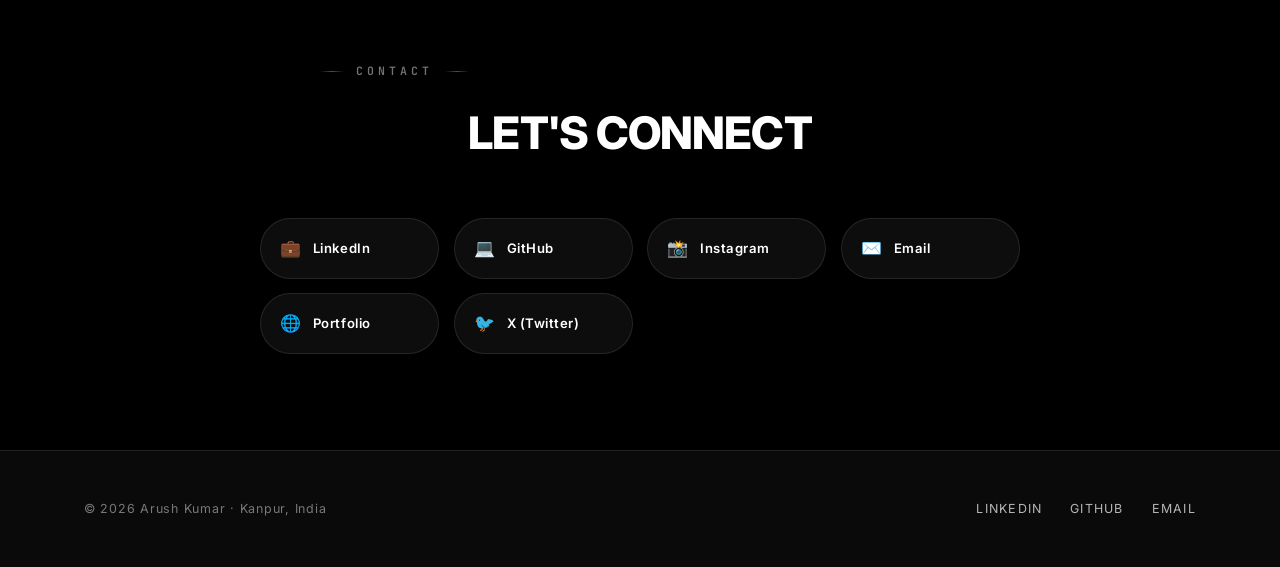
==== commit 0a3e72ac: "complete" ====
--- a/arush-portfolio-main/index.html
+++ b/arush-portfolio-main/index.html
@@ -56,24 +56,6 @@
 </script>
 </head>
 <body>
-<div id="arush-launch-banner" style="background:linear-gradient(120deg,#2E6BFF,#22D3EE);color:#04050a;text-align:center;padding:.65rem 1rem;font-weight:600;font-size:.9rem;">
-  🚀 Arush Marketplace launches tonight — <span id="alb-timer">counting down…</span> · <a href="https://arush-marketplace.vercel.app" target="_blank" rel="noopener" style="color:#04050a;text-decoration:underline;">Try it live →</a>
-</div>
-<script>
-(function(){
-  var t = new Date("2026-07-31T00:00:00+05:30").getTime();
-  var el = document.getElementById("alb-timer");
-  function tick(){
-    var d = t - new Date().getTime();
-    if(d<=0){ el.textContent = "IT'S LIVE!"; clearInterval(iv); return; }
-    var h=Math.floor(d/3600000), m=Math.floor((d%3600000)/60000), s=Math.floor((d%60000)/1000);
-    el.textContent = h+"h "+m+"m "+s+"s left";
-  }
-  tick();
-  var iv=setInterval(tick,1000);
-})();
-</script>
-
 
 <nav class="site-nav">
   <div class="wrap">
